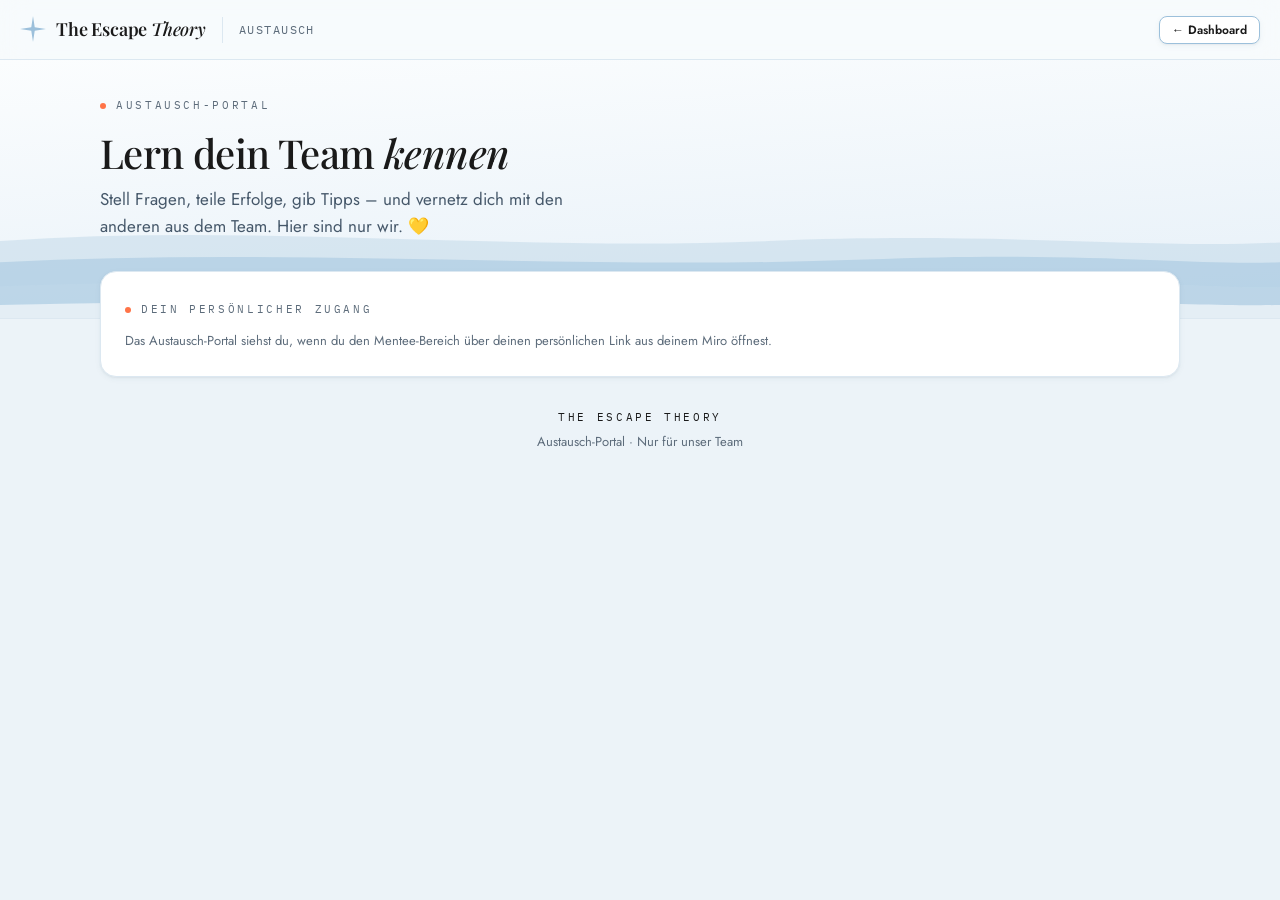
==== austausch.html @ 857cc905 "Escape-OS-Design, eigenes Austausch-Portal mit Beiträgen & Kommentaren, Mentee-Bereich als App - esc" ====
<!DOCTYPE html>
<html lang="de">
<head>
<meta charset="UTF-8" />
<meta name="viewport" content="width=device-width, initial-scale=1.0, viewport-fit=cover" />
<title>The Escape Theory · Austausch-Portal</title>
<meta name="theme-color" content="#FAFCFD" />
<link rel="manifest" href="manifest.webmanifest" />
<link rel="icon" type="image/png" href="icons/icon-192.png" />
<link rel="apple-touch-icon" href="icons/apple-touch-icon.png" />
<meta name="apple-mobile-web-app-capable" content="yes" />
<meta name="mobile-web-app-capable" content="yes" />
<meta name="apple-mobile-web-app-title" content="TET Mentees" />
<link rel="preconnect" href="https://fonts.googleapis.com" />
<link rel="preconnect" href="https://fonts.gstatic.com" crossorigin />
<link rel="stylesheet" href="escape-os.css" />
<style>
  .hero{ padding:var(--s8) 0 calc(var(--s12) + 30px); }
  .layout{ display:grid; grid-template-columns:minmax(0,1fr) 300px; gap:var(--s5); align-items:start; }
  .side{ position:sticky; top:76px; display:flex; flex-direction:column; gap:var(--s4); }
  @media (max-width:900px){ .layout{ grid-template-columns:1fr; } .side{ display:none; } }

  .seg{ display:inline-flex; background:var(--white); border:1px solid var(--hair); border-radius:var(--r-pill); padding:3px; box-shadow:var(--sh-1); margin-bottom:var(--s5); }
  .seg button{ border:0; background:none; cursor:pointer; padding:.5rem 1.125rem; border-radius:var(--r-pill); font-weight:600; font-size:var(--t-sm); color:var(--slate); transition:all var(--fast) var(--ease); }
  .seg button.is-on{ background:var(--tint); color:var(--ink); box-shadow:inset 0 0 0 1px var(--deep); }

  /* Composer */
  .composer .top{ display:flex; gap:var(--s3); align-items:flex-start; }
  .composer textarea{ min-height:96px; }
  .composer .bar{ display:flex; flex-wrap:wrap; gap:var(--s3); align-items:center; justify-content:space-between; margin-top:var(--s3); }
  .composer .lbl{ font-family:var(--mono); font-size:.625rem; letter-spacing:.16em; text-transform:uppercase; color:var(--slate); margin:var(--s3) 0 var(--s2); }

  /* Feed */
  .filters{ display:flex; flex-wrap:wrap; gap:.5rem; margin:var(--s5) 0 var(--s4); }
  .feed{ display:flex; flex-direction:column; gap:var(--s4); }
  .post{ scroll-margin-top:80px; }
  .post.flash{ box-shadow:0 0 0 3px var(--accent-tint), var(--sh-2); }
  .post .head{ display:flex; gap:var(--s3); align-items:center; margin-bottom:var(--s3); }
  .post .nm{ font-weight:600; color:var(--ink); }
  .post .tm{ font-size:.75rem; color:var(--slate); }
  .post .head .tag{ margin-left:auto; }
  .post .txt{ color:var(--body); white-space:pre-line; word-wrap:break-word; }
  .post .txt a{ color:var(--focus); }
  .post .foot{ display:flex; align-items:center; gap:var(--s2); margin-top:var(--s4); padding-top:var(--s3); border-top:1px solid var(--hair2); }
  .post .foot .spacer{ flex:1; }
  .comments{ margin-top:var(--s3); display:flex; flex-direction:column; gap:var(--s3); }
  .cmt{ display:flex; gap:var(--s3); align-items:flex-start; }
  .cmt .bubble{ flex:1; min-width:0; background:var(--tint); border:1px solid var(--hair); border-radius:var(--r-md); padding:.5rem .75rem; }
  .cmt .bubble .nm{ font-size:var(--t-sm); }
  .cmt .bubble .tm{ font-size:.6875rem; }
  .cmt .bubble p{ font-size:var(--t-sm); white-space:pre-line; word-wrap:break-word; }
  .cmt .del{ border:0; background:none; cursor:pointer; color:var(--slate); font-size:.6875rem; padding:0 .25rem; }
  .cmt .del:hover{ color:var(--danger); }
  .reply{ display:flex; gap:var(--s2); align-items:flex-end; margin-top:var(--s3); }
  .reply textarea{ min-height:42px; height:42px; }

  /* Team */
  .team-tools{ display:flex; flex-wrap:wrap; gap:var(--s3); margin-bottom:var(--s4); }
  .team-tools .input{ flex:1; min-width:200px; }
  .team{ display:grid; grid-template-columns:repeat(auto-fill,minmax(260px,1fr)); gap:var(--s4); }
  .pf{ display:flex; flex-direction:column; gap:var(--s2); }
  .pf.me{ border-color:var(--accent-tint); background:linear-gradient(180deg,var(--accent-soft),var(--white) 40%); }
  .pf .head{ display:flex; gap:var(--s3); align-items:center; margin-bottom:var(--s2); }
  .pf .nm{ font-family:var(--serif); font-weight:600; font-size:var(--t-lg); color:var(--ink); line-height:1.2; }
  .pf .biz{ font-size:var(--t-sm); color:var(--slate); }
  .pf .lbl{ font-family:var(--mono); font-size:.5625rem; letter-spacing:.16em; text-transform:uppercase; color:var(--accent-deep); margin-top:var(--s2); }
  .pf p{ font-size:var(--t-sm); white-space:pre-line; }
  .pf .links{ display:flex; flex-wrap:wrap; gap:var(--s2); margin-top:auto; padding-top:var(--s3); }

  .side .card{ padding:var(--s5); }
  .side h3{ font-family:var(--serif); font-weight:600; font-size:var(--t-lg); color:var(--ink); margin-bottom:var(--s2); }
  .side ul{ margin:0; padding-left:1.1rem; font-size:var(--t-sm); color:var(--body); }
  .side li{ margin-bottom:.25rem; }
  .empty{ text-align:center; padding:var(--s10) var(--s5); }
  .empty .big{ font-size:2rem; }
</style>
</head>
<body>

<div class="topbar">
  <a class="brand" id="homeLink" href="index.html"><span class="mark"></span><span class="wm">The Escape <em>Theory</em></span></a>
  <span class="sep"></span><span class="ctx">Austausch</span>
  <span class="spacer"></span>
  <span class="who" id="who" hidden>Hallo <b id="whoName"></b></span>
  <a class="btn btn-secondary btn-sm" id="backLink" href="index.html">← Dashboard</a>
</div>

<section class="hero">
  <div class="wrap">
    <div>
      <div class="eyebrow">Austausch-Portal</div>
      <h1>Lern dein Team <em>kennen</em></h1>
      <p class="lead">Stell Fragen, teile Erfolge, gib Tipps – und vernetz dich mit den anderen aus dem Team. Hier sind nur wir. 💛</p>
    </div>
  </div>
</section>

<main>
  <div class="wrap">

    <div class="card" id="hintCard" hidden>
      <div class="eyebrow">Dein persönlicher Zugang</div>
      <p class="muted" id="hintText">Das Austausch-Portal siehst du, wenn du den Mentee-Bereich über deinen persönlichen Link aus deinem Miro öffnest.</p>
    </div>

    <div class="layout" id="portal" hidden>
      <div>
        <div class="seg" role="tablist">
          <button type="button" class="is-on" data-tab="feed">Beiträge</button>
          <button type="button" data-tab="team">Team</button>
        </div>

        <!-- Beiträge -->
        <section id="tab-feed">
          <form class="card composer" id="composer">
            <div class="top">
              <div id="meAva"></div>
              <textarea class="input" name="text" maxlength="2000" placeholder="Was möchtest du mit dem Team teilen?" required></textarea>
            </div>
            <div class="lbl">Worum geht's?</div>
            <div class="chips" id="katPick"></div>
            <div class="bar">
              <span class="muted" id="postMsg"></span>
              <button class="btn btn-primary" type="submit" id="postBtn">Posten</button>
            </div>
          </form>

          <div class="filters" id="filters"></div>
          <div class="feed" id="feed"><p class="muted">Beiträge werden geladen …</p></div>
        </section>

        <!-- Team -->
        <section id="tab-team" hidden>
          <div class="team-tools">
            <input class="input" type="search" id="teamSearch" placeholder="Suchen, z. B. Instagram, Funnel, Coaching …" />
            <button class="btn btn-primary" type="button" id="pfEditBtn">Jetzt vorstellen</button>
          </div>
          <div class="team" id="team"></div>
        </section>
      </div>

      <aside class="side">
        <div class="card">
          <div class="eyebrow">Dein Profil</div>
          <div style="display:flex;gap:var(--s3);align-items:center;margin-bottom:var(--s3)">
            <div id="sideAva"></div>
            <div><div style="font-weight:600;color:var(--ink)" id="sideName"></div><div class="muted" id="sideBiz"></div></div>
          </div>
          <button class="btn btn-secondary btn-sm btn-full" type="button" id="pfEditBtn2">Profil bearbeiten</button>
        </div>
        <div class="card">
          <h3>So funktioniert's</h3>
          <ul>
            <li>Teile Fragen, Erfolge &amp; Tipps als Beitrag.</li>
            <li>Kommentiere bei den anderen – jede Antwort hilft.</li>
            <li>Im Reiter <b>Team</b> findest du alle Vorstellungen.</li>
            <li>Deine eigenen Beiträge kannst du jederzeit löschen.</li>
          </ul>
        </div>
        <button class="btn btn-ghost btn-sm" type="button" id="refresh">↻ Aktualisieren</button>
      </aside>
    </div>

  </div>
  <footer>
    <div class="f-brand">The Escape Theory</div>
    <div style="margin-top:.375rem">Austausch-Portal · Nur für unser Team</div>
  </footer>
</main>

<!-- Profil-Formular -->
<dialog id="pfDialog">
  <form class="dlg" id="pfForm">
    <div class="eyebrow">Austausch</div>
    <h2>Stell dich dem <em>Team</em> vor</h2>
    <div class="field"><label>Name</label><input class="input" name="name" maxlength="80" required /></div>
    <div class="field"><label>Dein Business <span class="hint">(in einem Satz)</span></label><input class="input" name="business" maxlength="150" placeholder="z. B. Business-Coach für Selbstständige Mamas" /></div>
    <div class="field"><label>Über mich</label><textarea class="input" name="ueber" rows="3" maxlength="600" placeholder="Wer bist du, was treibt dich an?"></textarea></div>
    <div class="field"><label>Dabei kann ich helfen</label><textarea class="input" name="biete" rows="2" maxlength="600" placeholder="z. B. Canva, Texte, Reels schneiden …"></textarea></div>
    <div class="field"><label>Dazu suche ich Austausch</label><textarea class="input" name="suche" rows="2" maxlength="600" placeholder="z. B. Funnel-Aufbau, Accountability-Partnerin …"></textarea></div>
    <div class="field"><label>Instagram <span class="hint">(@name oder Link)</span></label><input class="input" name="instagram" maxlength="150" /></div>
    <div class="field"><label>Website</label><input class="input" name="website" maxlength="200" placeholder="https://…" /></div>
    <div class="field"><label>Foto-Link <span class="hint">(optional, z. B. dein Profilbild)</span></label><input class="input" name="foto" maxlength="300" placeholder="https://…" /></div>
    <label class="check"><input type="checkbox" name="emailZeigen" /> Meine E-Mail-Adresse für das Team sichtbar machen</label>
    <div class="dlg-msg" id="pfMsg"></div>
    <div class="dlg-acts">
      <button class="btn btn-ghost" type="button" id="pfCancel">Abbrechen</button>
      <button class="btn btn-primary" type="submit" id="pfSave">Speichern</button>
    </div>
  </form>
</dialog>

<script src="mentee.js"></script>
<script>
let DATA = { beitraege: [], profile: [], ich: {} };
let filterKat = "", neuKat = "Allgemein";
const offen = new Set();   // Beiträge mit aufgeklappten Kommentaren

["homeLink","backLink"].forEach(id => $(id).href = withCode("index.html"));

/* ---------- Laden & Speichern ---------- */
async function laden(payload){
  const d = await api({ bereich: "austausch", ...(payload || {}) });
  if (!d.ok) { setCode(""); $("portal").hidden = true; $("who").hidden = true; $("hintText").textContent = d.fehler; $("hintCard").hidden = false; return null; }
  DATA = d; renderAll(); return d;
}

function renderAll(){
  $("portal").hidden = false; $("who").hidden = false;
  $("whoName").textContent = (DATA.ich.name || "").split(" ")[0];
  const me = (DATA.profile || []).find(p => p.eigenes) || { name: DATA.ich.name };
  $("meAva").innerHTML = avatar(me.name, me.foto);
  $("sideAva").innerHTML = avatar(me.name, me.foto);
  $("sideName").textContent = me.name || DATA.ich.name;
  $("sideBiz").textContent = me.business || "Noch nicht vorgestellt";
  $("pfEditBtn").textContent = me.business || me.ueber ? "Mein Profil bearbeiten" : "Jetzt vorstellen";
  renderFilters(); renderFeed(); renderTeam();
}

/* ---------- Tabs ---------- */
document.querySelectorAll(".seg button").forEach(b => b.addEventListener("click", () => {
  document.querySelectorAll(".seg button").forEach(x => x.classList.toggle("is-on", x === b));
  $("tab-feed").hidden = b.dataset.tab !== "feed"; $("tab-team").hidden = b.dataset.tab !== "team";
}));

/* ---------- Kategorien ---------- */
$("katPick").innerHTML = KATEGORIEN.map(k => `<button type="button" class="chip${k === neuKat ? " is-on" : ""}" data-k="${k}">${KAT_ICON[k]} ${k}</button>`).join("");
$("katPick").addEventListener("click", e => {
  const c = e.target.closest(".chip"); if (!c) return;
  neuKat = c.dataset.k; $("katPick").querySelectorAll(".chip").forEach(x => x.classList.toggle("is-on", x === c));
});
function renderFilters(){
  const da = new Set(DATA.beitraege.map(b => b.kategorie));
  $("filters").innerHTML = [`<button type="button" class="chip${!filterKat ? " is-on" : ""}" data-k="">Alle</button>`]
    .concat(KATEGORIEN.filter(k => da.has(k)).map(k => `<button type="button" class="chip${filterKat === k ? " is-on" : ""}" data-k="${k}">${KAT_ICON[k]} ${k}</button>`)).join("");
}
$("filters").addEventListener("click", e => { const c = e.target.closest(".chip"); if (!c) return; filterKat = c.dataset.k; renderFilters(); renderFeed(); });

/* ---------- Feed ---------- */
function renderFeed(){
  const list = DATA.beitraege.filter(b => !filterKat || b.kategorie === filterKat);
  if (!list.length) {
    $("feed").innerHTML = `<div class="card empty"><div class="big">💬</div><p class="muted">${DATA.beitraege.length ? "In dieser Kategorie gibt es noch nichts." : "Noch ist es ruhig hier. Stell dich vor oder stell die erste Frage!"}</p></div>`;
    return;
  }
  $("feed").innerHTML = list.map(b => {
    const auf = offen.has(b.id), n = b.kommentare.length;
    return `<article class="card post" id="b-${esc(b.id)}">
      <div class="head">
        ${avatar(b.name, (DATA.profile.find(p => p.name === b.name) || {}).foto)}
        <div><div class="nm">${esc(b.name)}</div><div class="tm">${fmtRel(b.zeit)}</div></div>
        <span class="tag">${KAT_ICON[b.kategorie] || "💬"} ${esc(b.kategorie)}</span>
      </div>
      <div class="txt">${richText(b.text)}</div>
      <div class="foot">
        <button type="button" class="btn btn-ghost btn-sm" data-toggle="${esc(b.id)}">💬 ${n ? n + (n === 1 ? " Kommentar" : " Kommentare") : "Kommentieren"}</button>
        <span class="spacer"></span>
        ${b.eigenes ? `<button type="button" class="btn btn-ghost btn-sm" data-del-b="${esc(b.id)}">Löschen</button>` : ""}
      </div>
      ${auf ? `<div class="comments">
        ${b.kommentare.map(k => `<div class="cmt">
          ${avatar(k.name, (DATA.profile.find(p => p.name === k.name) || {}).foto, "sm")}
          <div class="bubble"><span class="nm">${esc(k.name)}</span> <span class="tm">· ${fmtRel(k.zeit)}</span>${k.eigenes ? ` <button type="button" class="del" data-del-k="${esc(k.id)}">löschen</button>` : ""}<p>${richText(k.text)}</p></div>
        </div>`).join("")}
        <form class="reply" data-reply="${esc(b.id)}">
          <textarea class="input" name="text" maxlength="1000" placeholder="Schreib einen Kommentar …" required></textarea>
          <button class="btn btn-primary" type="submit">Senden</button>
        </form>
      </div>` : ""}
    </article>`;
  }).join("");
}

$("feed").addEventListener("click", async e => {
  const t = e.target.closest("[data-toggle]");
  if (t) { const id = t.dataset.toggle; offen.has(id) ? offen.delete(id) : offen.add(id); renderFeed(); const f = document.querySelector(`[data-reply="${CSS.escape(id)}"] textarea`); if (f) f.focus(); return; }
  const db = e.target.closest("[data-del-b]");
  if (db && confirm("Diesen Beitrag wirklich löschen? Die Kommentare verschwinden mit.")) { db.disabled = true; await laden({ aktion: "loeschen", art: "beitrag", id: db.dataset.delB }); return; }
  const dk = e.target.closest("[data-del-k]");
  if (dk && confirm("Diesen Kommentar löschen?")) { dk.disabled = true; await laden({ aktion: "loeschen", art: "kommentar", id: dk.dataset.delK }); }
});
$("feed").addEventListener("submit", async e => {
  const f = e.target.closest("[data-reply]"); if (!f) return;
  e.preventDefault();
  const text = f.elements.text.value.trim(); if (!text) return;
  const btn = f.querySelector("button"); btn.disabled = true; btn.textContent = "…";
  try { await laden({ aktion: "kommentarSchreiben", kommentar: { beitragId: f.dataset.reply, text } }); }
  catch { btn.disabled = false; btn.textContent = "Senden"; alert("Keine Verbindung. Bitte versuch es gleich noch einmal."); }
});
// Strg/Cmd + Enter sendet
document.addEventListener("keydown", e => { if (e.key === "Enter" && (e.metaKey || e.ctrlKey) && e.target.form) e.target.form.requestSubmit(); });

/* ---------- Neuer Beitrag ---------- */
$("composer").addEventListener("submit", async e => {
  e.preventDefault();
  const ta = $("composer").elements.text, text = ta.value.trim(); if (!text) return;
  $("postBtn").disabled = true; $("postBtn").textContent = "Wird gepostet …"; $("postMsg").textContent = "";
  try {
    const d = await laden({ aktion: "beitragSchreiben", beitrag: { text, kategorie: neuKat } });
    if (d) { ta.value = ""; filterKat = ""; renderFilters(); renderFeed(); $("postMsg").textContent = "Gepostet 💛"; setTimeout(() => $("postMsg").textContent = "", 3000); }
  } catch { $("postMsg").textContent = "Keine Verbindung. Bitte versuch es gleich noch einmal."; }
  finally { $("postBtn").disabled = false; $("postBtn").textContent = "Posten"; }
});

/* ---------- Team ---------- */
function renderTeam(){
  const q = $("teamSearch").value.trim().toLowerCase();
  const list = DATA.profile.filter(p => !q || [p.name,p.business,p.ueber,p.biete,p.suche].join(" ").toLowerCase().includes(q));
  if (!list.length) { $("team").innerHTML = `<div class="card empty" style="grid-column:1/-1"><div class="big">👋</div><p class="muted">${DATA.profile.length ? "Keine Treffer für deine Suche." : "Noch hat sich niemand vorgestellt. Mach du den Anfang!"}</p></div>`; return; }
  $("team").innerHTML = list.map(p => {
    const ig = igUrl(p.instagram), web = safeUrl(p.website);
    const links = [
      p.kontakt && !p.eigenes ? `<a class="btn btn-primary btn-sm" href="mailto:${esc(p.kontakt)}?subject=${encodeURIComponent("Hallo aus dem Escape-Theory-Team 💛")}">✉ Schreib mir</a>` : "",
      ig ? `<a class="btn btn-secondary btn-sm" href="${esc(ig)}" target="_blank" rel="noopener">Instagram</a>` : "",
      web ? `<a class="btn btn-secondary btn-sm" href="${esc(web)}" target="_blank" rel="noopener">Website</a>` : "",
    ].join("");
    return `<div class="card pf${p.eigenes ? " me" : ""}">
      <div class="head">${avatar(p.name, p.foto)}<div><div class="nm">${esc(p.name)}${p.eigenes ? ' <span class="tag" style="vertical-align:2px">Du</span>' : ""}</div>${p.business ? `<div class="biz">${esc(p.business)}</div>` : ""}</div></div>
      ${p.ueber ? `<p>${esc(p.ueber)}</p>` : ""}
      ${p.biete ? `<div class="lbl">Dabei kann ich helfen</div><p>${esc(p.biete)}</p>` : ""}
      ${p.suche ? `<div class="lbl">Dazu suche ich Austausch</div><p>${esc(p.suche)}</p>` : ""}
      ${links ? `<div class="links">${links}</div>` : ""}
    </div>`;
  }).join("");
}
$("teamSearch").addEventListener("input", renderTeam);

/* ---------- Profil bearbeiten ---------- */
const pfForm = $("pfForm");
function profilOeffnen(){
  const p = DATA.profile.find(x => x.eigenes) || { name: DATA.ich.name };
  ["name","business","ueber","biete","suche","instagram","website","foto"].forEach(k => pfForm.elements[k].value = p[k] || "");
  pfForm.elements.emailZeigen.checked = !!p.emailZeigen;
  $("pfMsg").textContent = ""; $("pfDialog").showModal();
}
["pfEditBtn","pfEditBtn2"].forEach(id => $(id).addEventListener("click", profilOeffnen));
$("pfCancel").addEventListener("click", () => $("pfDialog").close());
pfForm.addEventListener("submit", async e => {
  e.preventDefault();
  const f = pfForm.elements, profil = {};
  ["name","business","ueber","biete","suche","instagram","website","foto"].forEach(k => profil[k] = f[k].value.trim());
  profil.emailZeigen = f.emailZeigen.checked;
  $("pfSave").disabled = true; $("pfSave").textContent = "Speichert …"; $("pfMsg").textContent = "";
  try { const d = await laden({ aktion: "profilSpeichern", profil }); if (d) $("pfDialog").close(); }
  catch { $("pfMsg").textContent = "Keine Verbindung. Bitte versuch es gleich noch einmal."; }
  finally { $("pfSave").disabled = false; $("pfSave").textContent = "Speichern"; }
});

/* ---------- Start ---------- */
$("refresh").addEventListener("click", () => laden().catch(() => {}));
document.addEventListener("visibilitychange", () => { if (!document.hidden && !$("portal").hidden) laden().catch(() => {}); });

if (API_URL && getCode()) {
  laden().then(() => {
    // Sprung aus der Dashboard-Vorschau direkt zum Beitrag
    const ziel = location.hash && document.querySelector(location.hash);
    if (ziel) { ziel.scrollIntoView({ block: "start" }); ziel.classList.add("flash"); setTimeout(() => ziel.classList.remove("flash"), 1800); }
  }).catch(() => { $("feed").innerHTML = `<p class="muted">Die Beiträge konnten gerade nicht geladen werden. Lade die Seite gleich noch einmal neu.</p>`; $("portal").hidden = false; });
} else {
  $("hintCard").hidden = false;
}
</script>
</body>
</html>
---- escape-os.css ----
/* =================================================================
   THE ESCAPE THEORY · escape-os — Mentee-Bereich
   Design language „BOARDING PASS“, Tokens 1:1 aus dem escape-os Web Component Kit
   (gleiche Werte wie Reel-Tool & Social-Media-Studio).
   ================================================================= */
@import url('https://fonts.googleapis.com/css2?family=Playfair+Display:ital,wght@0,400;0,500;0,600;0,700;1,400;1,500;1,600&family=Jost:wght@300;400;500;600&family=IBM+Plex+Mono:wght@400;500&display=swap');

:root{
  /* surfaces / water */
  --water:#BFD7E8; --deep:#9CC0DB; --tint:#ECF3F8; --paper:#FAFCFD; --white:#FFFFFF;
  /* text */
  --slate:#5D6C7B; --ink:#1A1A1A; --body:#36444E;
  /* accent (sunset) */
  --accent:#FF7448; --accent-deep:#C2491F; --accent-tint:#FCE7DD; --accent-soft:#FFF1EB;
  /* lines */
  --hair:#DCE8F1; --hair2:#E7F0F6;
  /* states */
  --focus:#3E86C4; --focus-ring:rgba(62,134,196,.32);
  --danger:#C2491F; --danger-tint:#FBE3DB;
  --ok:#2F7D55; --ok-tint:#E3F1E9;
  /* type */
  --serif:'Playfair Display',Georgia,serif;
  --sans:'Jost','Helvetica Neue',Arial,sans-serif;
  --mono:'IBM Plex Mono','SFMono-Regular',Menlo,monospace;
  --t-eyebrow:.6875rem; --t-label:.75rem; --t-sm:.8125rem; --t-body:.9375rem; --t-lg:1.0625rem;
  --t-h3:1.25rem; --t-h2:1.625rem; --t-h1:2.5rem;
  /* spacing / radius / shadow / motion */
  --s1:.25rem; --s2:.5rem; --s3:.75rem; --s4:1rem; --s5:1.25rem; --s6:1.5rem; --s8:2rem; --s10:2.5rem; --s12:3rem;
  --r-xs:.375rem; --r-sm:.5rem; --r-md:.75rem; --r-lg:1rem; --r-xl:1.25rem; --r-pill:999px;
  --sh-1:0 1px 2px rgba(40,70,90,.06), 0 2px 6px rgba(40,70,90,.05);
  --sh-2:0 2px 6px rgba(40,70,90,.05), 0 14px 32px rgba(40,70,90,.10);
  --sh-3:0 8px 18px rgba(40,70,90,.10), 0 28px 60px rgba(40,70,90,.16);
  --sh-accent:0 6px 16px rgba(194,73,31,.22), 0 2px 5px rgba(194,73,31,.18);
  --ease:cubic-bezier(.4,.1,.2,1); --fast:.14s; --med:.24s;
  --wave:url("data:image/svg+xml,%3Csvg%20xmlns%3D'http%3A%2F%2Fwww.w3.org%2F2000%2Fsvg'%20viewBox%3D'0%200%20800%20320'%20preserveAspectRatio%3D'none'%3E%3Cpath%20d%3D'M0%2C96%20C160%2C44%20320%2C128%20480%2C96%20C620%2C68%20720%2C120%20800%2C100%20L800%2C320%20L0%2C320Z'%20fill%3D'%23BFD7E8'%20opacity%3D'0.5'%2F%3E%3Cpath%20d%3D'M0%2C158%20C180%2C114%20360%2C182%20540%2C150%20C680%2C124%20742%2C168%20800%2C158%20L800%2C320%20L0%2C320Z'%20fill%3D'%239CC0DB'%20opacity%3D'0.48'%2F%3E%3Cpath%20d%3D'M0%2C228%20C200%2C192%20380%2C250%20600%2C222%20C720%2C206%20762%2C236%20800%2C230%20L800%2C320%20L0%2C320Z'%20fill%3D'%23BFD7E8'%20opacity%3D'0.58'%2F%3E%3Cpath%20d%3D'M0%2C282%20C220%2C258%20420%2C300%20640%2C280%20C730%2C272%20770%2C286%20800%2C282%20L800%2C320%20L0%2C320Z'%20fill%3D'%23ECF3F8'%20opacity%3D'0.85'%2F%3E%3C%2Fsvg%3E");
}

/* ---------- Reset ---------- */
*{ box-sizing:border-box; }
html{ -webkit-text-size-adjust:100%; scroll-behavior:smooth; }
body{
  margin:0; font-family:var(--sans); font-weight:400; font-size:var(--t-body);
  line-height:1.6; color:var(--body); background:var(--tint);
  -webkit-font-smoothing:antialiased; text-rendering:optimizeLegibility;
}
h1,h2,h3,h4,p{ margin:0; }
a{ color:inherit; }
button{ font:inherit; color:inherit; }
:focus{ outline:none; }
::selection{ background:var(--accent-tint); color:var(--accent-deep); }
[hidden]{ display:none !important; }

/* ---------- Eyebrow (Mono-Caps mit Sunset-Punkt) ---------- */
.eyebrow{
  font-family:var(--mono); font-size:var(--t-eyebrow); letter-spacing:.24em;
  text-transform:uppercase; color:var(--slate);
  display:inline-flex; align-items:center; gap:.625rem; margin-bottom:var(--s3);
}
.eyebrow::before{ content:""; width:6px; height:6px; border-radius:50%; background:var(--accent); flex:none; }

/* ---------- Topbar ---------- */
.topbar{
  position:sticky; top:0; z-index:60; height:60px;
  display:flex; align-items:center; gap:var(--s4); padding:0 var(--s5);
  background:rgba(250,252,253,.86); backdrop-filter:saturate(1.4) blur(14px);
  -webkit-backdrop-filter:saturate(1.4) blur(14px); border-bottom:1px solid var(--hair);
}
.brand{ display:flex; align-items:center; gap:.625rem; text-decoration:none; min-width:0; }
.brand .mark{
  width:26px; height:26px; flex:none; background:no-repeat center/contain;
  background-image:url("data:image/svg+xml,%3Csvg xmlns='http://www.w3.org/2000/svg' viewBox='0 0 24 24'%3E%3Cpath d='M12 0 L13.6 10.4 L24 12 L13.6 13.6 L12 24 L10.4 13.6 L0 12 L10.4 10.4 Z' fill='%239CC0DB'/%3E%3C/svg%3E");
}
.brand .wm{ font-family:var(--serif); font-weight:600; font-size:1.125rem; color:var(--ink); letter-spacing:-.01em; white-space:nowrap; }
.brand .wm em{ font-style:italic; font-weight:500; }
.topbar .sep{ width:1px; height:26px; background:var(--hair); flex:none; }
.topbar .ctx{ font-family:var(--mono); font-size:var(--t-label); letter-spacing:.12em; text-transform:uppercase; color:var(--slate); white-space:nowrap; }
.topbar .spacer{ flex:1; }
.topbar .who{ font-size:var(--t-sm); color:var(--slate); white-space:nowrap; }
.topbar .who b{ color:var(--ink); font-weight:600; }
@media (max-width:640px){ .topbar .sep, .topbar .ctx{ display:none; } .topbar{ padding:0 var(--s4); gap:var(--s3); } }
@media (max-width:520px){ .topbar .who{ display:none; } }

/* ---------- Layout ---------- */
.wrap{ max-width:1120px; margin:0 auto; padding:0 var(--s5); }
.grid{ display:grid; grid-template-columns:1fr 1fr; gap:var(--s5); }
.span{ grid-column:1 / -1; }
@media (max-width:820px){ .grid{ grid-template-columns:1fr; } }

/* ---------- Hero mit Wasser-Welle ---------- */
.hero{
  position:relative; overflow:hidden;
  background:linear-gradient(176deg,#FBFDFE 0%,#E6F0F8 100%);
  border-bottom:1px solid var(--hair);
  padding:var(--s10) 0 calc(var(--s12) + 40px);
}
.hero::after{
  content:""; position:absolute; inset:auto 0 0 0; height:110px;
  background:var(--wave); background-size:100% 100%; background-repeat:no-repeat; pointer-events:none;
}
.hero .wrap{ position:relative; z-index:1; display:flex; align-items:flex-start; justify-content:space-between; gap:var(--s6); }
.hero h1{ font-family:var(--serif); font-weight:500; font-size:var(--t-h1); color:var(--ink); letter-spacing:-.015em; line-height:1.12; margin:.25rem 0 .625rem; }
.hero h1 em{ font-style:italic; }
.hero .lead{ font-size:var(--t-lg); color:#46586A; max-width:52ch; }
.hero .sig{ margin-top:var(--s3); font-family:var(--serif); font-style:italic; color:var(--accent-deep); }
.mentor{ flex:none; text-align:center; }
.mentor img{ width:84px; height:84px; border-radius:50%; object-fit:cover; display:block; margin:0 auto; box-shadow:inset 0 0 0 1.5px #fff, 0 0 0 2px var(--white), 0 0 0 3.5px var(--deep), var(--sh-2); }
.mentor .cap{ margin-top:var(--s2); font-family:var(--mono); font-size:.625rem; letter-spacing:.16em; text-transform:uppercase; color:var(--slate); }
.mentor .cap b{ display:block; font-family:var(--serif); font-style:italic; font-weight:500; font-size:1rem; letter-spacing:0; text-transform:none; color:var(--ink); }
@media (max-width:640px){
  .hero h1{ font-size:1.875rem; }
  .mentor img{ width:62px; height:62px; }
}
main{ position:relative; margin-top:calc(-1 * var(--s12)); padding-bottom:var(--s12); }

/* ---------- Card ---------- */
.card{
  background:var(--white); border:1px solid var(--hair); border-radius:var(--r-lg);
  box-shadow:var(--sh-1); padding:var(--s6);
}
.card h2{ font-family:var(--serif); font-weight:600; font-size:var(--t-h3); color:var(--ink); letter-spacing:-.01em; line-height:1.2; margin-bottom:.25rem; }
.card h2 em{ font-style:italic; font-weight:500; }
.intro{ font-size:var(--t-sm); color:var(--slate); line-height:1.6; margin-bottom:var(--s4); max-width:62ch; }
.muted{ color:var(--slate); font-size:var(--t-sm); }

/* ---------- Buttons ---------- */
.btn{
  --bg:var(--white); --fg:var(--ink); --bd:var(--hair);
  display:inline-flex; align-items:center; justify-content:center; gap:.5rem;
  font-family:var(--sans); font-weight:600; font-size:var(--t-sm); line-height:1;
  padding:.625rem 1.125rem; border-radius:var(--r-sm); border:1px solid var(--bd);
  background:var(--bg); color:var(--fg); cursor:pointer; white-space:nowrap; text-decoration:none;
  transition:transform var(--fast) var(--ease), box-shadow var(--fast) var(--ease), background var(--fast) var(--ease), border-color var(--fast) var(--ease), filter var(--fast);
}
.btn svg{ width:16px; height:16px; flex:none; }
.btn:focus-visible{ box-shadow:0 0 0 3px var(--focus-ring); }
.btn:active{ transform:translateY(1px); }
.btn[disabled]{ opacity:.5; cursor:not-allowed; }
.btn-lg{ padding:.8125rem 1.5rem; font-size:var(--t-body); border-radius:var(--r-md); }
.btn-sm{ padding:.4375rem .75rem; font-size:var(--t-label); }
.btn-full{ width:100%; }
.btn-primary{ --bd:transparent; color:#fff; background:linear-gradient(135deg,#F2602F 0%, var(--accent-deep) 100%); box-shadow:var(--sh-accent); }
.btn-primary:hover{ filter:brightness(1.05); box-shadow:0 8px 22px rgba(194,73,31,.3), 0 2px 6px rgba(194,73,31,.2); }
.btn-secondary{ --bg:var(--white); --fg:var(--ink); --bd:var(--deep); box-shadow:var(--sh-1); }
.btn-secondary:hover{ background:var(--tint); border-color:#7FA7C4; }
.btn-ghost{ --bg:transparent; --fg:var(--slate); --bd:transparent; }
.btn-ghost:hover{ background:var(--tint); color:var(--ink); }
.btn-danger{ --bg:var(--white); --fg:var(--danger); --bd:#E6BCAE; }
.btn-danger:hover{ background:var(--danger-tint); }

/* ---------- Form ---------- */
.field{ display:flex; flex-direction:column; gap:.375rem; min-width:0; margin-bottom:var(--s4); }
.field > label{ font-weight:600; font-size:var(--t-sm); color:var(--ink); }
.field .hint{ font-size:.75rem; color:var(--slate); font-weight:400; }
.input, .select, textarea.input{
  width:100%; font-family:var(--sans); font-size:var(--t-body); color:var(--ink);
  background:var(--white); border:1.5px solid var(--hair); border-radius:var(--r-sm);
  padding:.625rem .8125rem; transition:border-color var(--fast) var(--ease), box-shadow var(--fast) var(--ease);
}
textarea.input{ resize:vertical; line-height:1.5; }
.input::placeholder{ color:#9AAAB6; }
.input:hover, .select:hover{ border-color:#BBD0DF; }
.input:focus, .select:focus{ border-color:var(--focus); box-shadow:0 0 0 3px var(--focus-ring); }
.check{ display:flex; gap:.625rem; align-items:center; font-size:var(--t-sm); color:var(--body); }
.check input{ width:16px; height:16px; accent-color:var(--accent-deep); }

/* ---------- Chips ---------- */
.chips{ display:flex; flex-wrap:wrap; gap:.5rem; }
.chip{
  appearance:none; cursor:pointer; font-family:var(--sans); font-size:.75rem; font-weight:500;
  padding:.375rem .75rem; border-radius:var(--r-pill); border:1px solid var(--hair);
  background:var(--white); color:var(--slate); transition:all var(--fast) var(--ease); text-decoration:none;
}
.chip:hover{ border-color:var(--deep); color:var(--ink); }
.chip.is-on{ background:var(--tint); border-color:var(--deep); color:var(--ink); }
.tag{
  display:inline-flex; align-items:center; font-family:var(--mono); font-size:.625rem; letter-spacing:.12em;
  text-transform:uppercase; padding:.2rem .5rem; border-radius:var(--r-pill);
  background:var(--accent-soft); color:var(--accent-deep); border:1px solid var(--accent-tint);
}
.tag.cool{ background:var(--tint); color:#3E647F; border-color:var(--hair); }

/* ---------- Ticket (Boarding-Pass-Motiv) ---------- */
.ticket{ position:relative; background:var(--white); border:1px solid var(--hair); border-radius:var(--r-lg); box-shadow:var(--sh-2); display:flex; overflow:hidden; }
.ticket .stub{
  width:54px; flex:none; background:var(--accent-soft);
  display:flex; align-items:center; justify-content:center;
  font-family:var(--mono); font-size:.625rem; letter-spacing:.28em; text-transform:uppercase; color:var(--accent-deep);
  writing-mode:vertical-rl; transform:rotate(180deg); border-left:1.4px dashed #F2C6B1;
}
.ticket .stub.cool{ background:var(--tint); color:#3E647F; border-left-color:var(--water); }
.ticket .body{ padding:var(--s6); flex:1; min-width:0; }

/* ---------- Liste (Termine) ---------- */
.row{ display:flex; align-items:center; gap:var(--s4); padding:var(--s3) 0; border-bottom:1px solid var(--hair2); }
.row:last-child{ border-bottom:0; }
.date{ flex:none; width:58px; text-align:center; background:var(--tint); border:1px solid var(--hair); border-radius:var(--r-md); padding:.375rem 0; }
.date .d{ font-family:var(--serif); font-weight:600; font-size:1.375rem; line-height:1.05; color:var(--ink); }
.date .m{ font-family:var(--mono); font-size:.5625rem; letter-spacing:.16em; text-transform:uppercase; color:var(--slate); }
.row .info{ flex:1; min-width:0; }
.row .t{ font-weight:600; font-size:var(--t-body); color:var(--ink); }
.row .s{ font-size:var(--t-sm); color:var(--slate); }
.soon{ font-family:var(--mono); font-size:.5625rem; letter-spacing:.14em; text-transform:uppercase; color:var(--accent-deep); margin-left:.375rem; }

/* ---------- Alert ---------- */
.alert{ display:flex; gap:var(--s4); align-items:flex-start; background:var(--danger-tint); border:1px solid #E6BCAE; border-left:4px solid var(--danger); border-radius:var(--r-lg); padding:var(--s5) var(--s6); box-shadow:var(--sh-1); }
.alert .ic{ flex:none; width:40px; height:40px; border-radius:50%; background:var(--danger); color:#fff; display:flex; align-items:center; justify-content:center; font-family:var(--serif); font-weight:700; font-size:1.25rem; }
.alert h2{ font-family:var(--serif); font-weight:600; font-size:var(--t-h3); color:#7A2A10; margin-bottom:.25rem; }
.alert p{ color:#7A2A10; font-size:var(--t-body); margin-bottom:var(--s4); }
.alert .acts{ display:flex; flex-wrap:wrap; gap:var(--s2); }
@media (max-width:640px){ .alert{ flex-direction:column; } }

/* ---------- Avatar ---------- */
.ava{ flex:none; width:44px; height:44px; border-radius:50%; background:linear-gradient(135deg,#CFE2EE,#9CC0DB); color:var(--ink); display:flex; align-items:center; justify-content:center; font-family:var(--serif); font-weight:600; font-size:1rem; overflow:hidden; box-shadow:inset 0 0 0 1.5px #fff, 0 0 0 1.5px var(--deep); }
.ava img{ width:100%; height:100%; object-fit:cover; }
.ava.sm{ width:32px; height:32px; font-size:.8125rem; }

/* ---------- Dialog ---------- */
dialog{ border:1px solid var(--hair); border-radius:var(--r-xl); padding:0; width:min(560px, calc(100% - 32px)); box-shadow:var(--sh-3); color:var(--body); background:var(--white); }
dialog::backdrop{ background:rgba(26,35,44,.34); }
.dlg{ padding:var(--s6); max-height:85vh; overflow:auto; }
.dlg h2{ font-family:var(--serif); font-weight:600; font-size:var(--t-h2); color:var(--ink); margin-bottom:var(--s4); }
.dlg-acts{ display:flex; gap:var(--s2); justify-content:flex-end; flex-wrap:wrap; margin-top:var(--s4); }
.dlg-msg{ font-size:var(--t-sm); color:var(--danger); min-height:1.2em; }

/* ---------- Footer ---------- */
footer{ text-align:center; padding:var(--s8) 0 var(--s12); color:var(--slate); font-size:var(--t-sm); }
footer .f-brand{ font-family:var(--mono); font-size:var(--t-eyebrow); letter-spacing:.24em; text-transform:uppercase; color:var(--ink); }
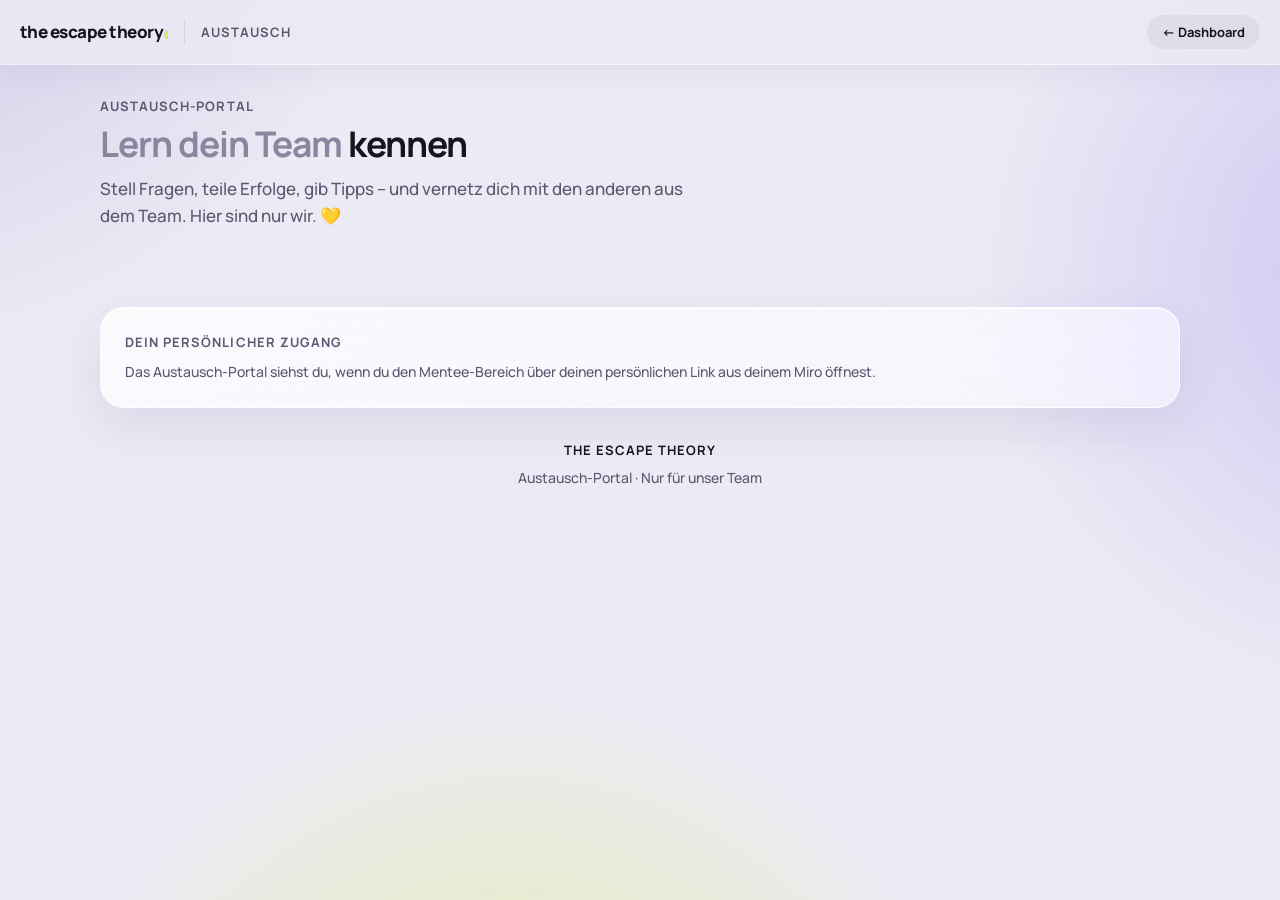
==== commit 3d268150: "Mentee-Bereich im neuen TET-Design „Milchglas“ (Vorschau) Hülle umgestellt nach client/src/stil/milc" ====
--- a/austausch.html
+++ b/austausch.html
@@ -4,7 +4,7 @@
 <meta charset="UTF-8" />
 <meta name="viewport" content="width=device-width, initial-scale=1.0, viewport-fit=cover" />
 <title>The Escape Theory · Austausch-Portal</title>
-<meta name="theme-color" content="#FAFCFD" />
+<meta name="theme-color" content="#ECEAF4" />
 <link rel="manifest" href="manifest.webmanifest" />
 <link rel="icon" type="image/png" href="icons/icon-192.png" />
 <link rel="apple-touch-icon" href="icons/apple-touch-icon.png" />
@@ -20,15 +20,16 @@
   .side{ position:sticky; top:76px; display:flex; flex-direction:column; gap:var(--s4); }
   @media (max-width:900px){ .layout{ grid-template-columns:1fr; } .side{ display:none; } }
 
-  .seg{ display:inline-flex; background:var(--white); border:1px solid var(--hair); border-radius:var(--r-pill); padding:3px; box-shadow:var(--sh-1); margin-bottom:var(--s5); }
+  .seg{ display:inline-flex; background:var(--mg-glas-stark); border:1px solid var(--mg-glas-linie); border-radius:var(--r-pill); padding:4px; box-shadow:var(--mg-glas-schatten); margin-bottom:var(--s5); }
   .seg button{ border:0; background:none; cursor:pointer; padding:.5rem 1.125rem; border-radius:var(--r-pill); font-weight:600; font-size:var(--t-sm); color:var(--slate); transition:all var(--fast) var(--ease); }
-  .seg button.is-on{ background:var(--tint); color:var(--ink); box-shadow:inset 0 0 0 1px var(--deep); }
+  .seg button{ min-height:40px; }
+  .seg button.is-on{ background:var(--mg-text); color:var(--mg-text-auf-dunkel); font-weight:700; }
 
   /* Composer */
   .composer .top{ display:flex; gap:var(--s3); align-items:flex-start; }
   .composer textarea{ min-height:96px; }
   .composer .bar{ display:flex; flex-wrap:wrap; gap:var(--s3); align-items:center; justify-content:space-between; margin-top:var(--s3); }
-  .composer .lbl{ font-family:var(--mono); font-size:.625rem; letter-spacing:.16em; text-transform:uppercase; color:var(--slate); margin:var(--s3) 0 var(--s2); }
+  .composer .lbl{ font-size:11px; letter-spacing:.08em; text-transform:uppercase; color:var(--slate); margin:var(--s3) 0 var(--s2); }
 
   /* Feed */
   .filters{ display:flex; flex-wrap:wrap; gap:.5rem; margin:var(--s5) 0 var(--s4); }
@@ -61,14 +62,14 @@
   .pf{ display:flex; flex-direction:column; gap:var(--s2); }
   .pf.me{ border-color:var(--accent-tint); background:linear-gradient(180deg,var(--accent-soft),var(--white) 40%); }
   .pf .head{ display:flex; gap:var(--s3); align-items:center; margin-bottom:var(--s2); }
-  .pf .nm{ font-family:var(--serif); font-weight:600; font-size:var(--t-lg); color:var(--ink); line-height:1.2; }
+  .pf .nm{ font-weight:600; font-size:var(--t-lg); color:var(--ink); line-height:1.2; }
   .pf .biz{ font-size:var(--t-sm); color:var(--slate); }
-  .pf .lbl{ font-family:var(--mono); font-size:.5625rem; letter-spacing:.16em; text-transform:uppercase; color:var(--accent-deep); margin-top:var(--s2); }
+  .pf .lbl{ font-size:11px; letter-spacing:.08em; text-transform:uppercase; color:var(--accent-deep); margin-top:var(--s2); }
   .pf p{ font-size:var(--t-sm); white-space:pre-line; }
   .pf .links{ display:flex; flex-wrap:wrap; gap:var(--s2); margin-top:auto; padding-top:var(--s3); }
 
   .side .card{ padding:var(--s5); }
-  .side h3{ font-family:var(--serif); font-weight:600; font-size:var(--t-lg); color:var(--ink); margin-bottom:var(--s2); }
+  .side h3{ font-weight:600; font-size:var(--t-lg); color:var(--ink); margin-bottom:var(--s2); }
   .side ul{ margin:0; padding-left:1.1rem; font-size:var(--t-sm); color:var(--body); }
   .side li{ margin-bottom:.25rem; }
   .empty{ text-align:center; padding:var(--s10) var(--s5); }
@@ -121,7 +122,7 @@
             <div class="chips" id="katPick"></div>
             <div class="bar">
               <span class="muted" id="postMsg"></span>
-              <button class="btn btn-primary" type="submit" id="postBtn">Posten</button>
+              <button class="btn btn-haupt" type="submit" id="postBtn">Posten</button>
             </div>
           </form>
 
@@ -202,7 +203,7 @@
 async function laden(payload){
   const d = await api({ bereich: "austausch", ...(payload || {}) });
   if (!d.ok) { setCode(""); $("portal").hidden = true; $("who").hidden = true; $("hintText").textContent = d.fehler; $("hintCard").hidden = false; return null; }
-  DATA = d; renderAll(); return d;
+  d.beitraege = d.beitraege || []; d.profile = d.profile || []; DATA = d; merken("austausch", d); renderAll(); return d;
 }
 
 function renderAll(){
@@ -351,11 +352,20 @@
 document.addEventListener("visibilitychange", () => { if (!document.hidden && !$("portal").hidden) laden().catch(() => {}); });
 
 if (API_URL && getCode()) {
+  const alt = gemerkt("austausch");
+  if (alt) { DATA = alt; renderAll(); }   // sofort den letzten Stand zeigen
   laden().then(() => {
+    // „Jetzt vorstellen“ vom Dashboard: Team-Reiter + Profil-Formular öffnen
+    if (location.hash === "#team") {
+      document.querySelector('.seg [data-tab="team"]').click();
+      const me = DATA.profile.find(p => p.eigenes);
+      if (!me || !(me.business || me.ueber)) profilOeffnen();
+      return;
+    }
     // Sprung aus der Dashboard-Vorschau direkt zum Beitrag
     const ziel = location.hash && document.querySelector(location.hash);
     if (ziel) { ziel.scrollIntoView({ block: "start" }); ziel.classList.add("flash"); setTimeout(() => ziel.classList.remove("flash"), 1800); }
-  }).catch(() => { $("feed").innerHTML = `<p class="muted">Die Beiträge konnten gerade nicht geladen werden. Lade die Seite gleich noch einmal neu.</p>`; $("portal").hidden = false; });
+  }).catch(() => { if (alt) return; $("feed").innerHTML = `<p class="muted">Die Beiträge konnten gerade nicht geladen werden. Lade die Seite gleich noch einmal neu.</p>`; $("portal").hidden = false; });
 } else {
   $("hintCard").hidden = false;
 }
--- a/escape-os.css
+++ b/escape-os.css
@@ -1,227 +1,291 @@
 /* =================================================================
-   THE ESCAPE THEORY · escape-os — Mentee-Bereich
-   Design language „BOARDING PASS“, Tokens 1:1 aus dem escape-os Web Component Kit
-   (gleiche Werte wie Reel-Tool & Social-Media-Studio).
+   THE ESCAPE THEORY · Mentee-Bereich — Design „MILCHGLAS“
+   Marke seit 28.10.2026, gleiche Werte wie Socialmediastudio & TET-Businessportal
+   (Quelle: client/src/stil/milchglas.css, Stand 10.11.2026).
+   Regeln: nur Manrope · keine Serifen, kein Kursiv · Lime nur für die EINE
+   Haupthandlung je Ansicht (.btn-haupt) · Text auf Lime immer Tinte.
+   Die alten Variablennamen (--ink, --slate, --tint …) bleiben als Aliase,
+   damit die Seiten ohne Umbau die neuen Werte bekommen.
    ================================================================= */
-@import url('https://fonts.googleapis.com/css2?family=Playfair+Display:ital,wght@0,400;0,500;0,600;0,700;1,400;1,500;1,600&family=Jost:wght@300;400;500;600&family=IBM+Plex+Mono:wght@400;500&display=swap');
+@import url('https://fonts.googleapis.com/css2?family=Manrope:wght@400;500;600;700;800&display=swap');
 
 :root{
-  /* surfaces / water */
-  --water:#BFD7E8; --deep:#9CC0DB; --tint:#ECF3F8; --paper:#FAFCFD; --white:#FFFFFF;
-  /* text */
-  --slate:#5D6C7B; --ink:#1A1A1A; --body:#36444E;
-  /* accent (sunset) */
-  --accent:#FF7448; --accent-deep:#C2491F; --accent-tint:#FCE7DD; --accent-soft:#FFF1EB;
-  /* lines */
-  --hair:#DCE8F1; --hair2:#E7F0F6;
-  /* states */
-  --focus:#3E86C4; --focus-ring:rgba(62,134,196,.32);
-  --danger:#C2491F; --danger-tint:#FBE3DB;
-  --ok:#2F7D55; --ok-tint:#E3F1E9;
-  /* type */
-  --serif:'Playfair Display',Georgia,serif;
-  --sans:'Jost','Helvetica Neue',Arial,sans-serif;
-  --mono:'IBM Plex Mono','SFMono-Regular',Menlo,monospace;
-  --t-eyebrow:.6875rem; --t-label:.75rem; --t-sm:.8125rem; --t-body:.9375rem; --t-lg:1.0625rem;
-  --t-h3:1.25rem; --t-h2:1.625rem; --t-h1:2.5rem;
-  /* spacing / radius / shadow / motion */
+  /* --- Milchglas-Tokens --- */
+  --mg-grund:#ECEAF4; --mg-grund-deckend:#F7F6FB;
+  --mg-flaeche:rgba(255,255,255,.85);
+  --mg-glas:linear-gradient(140deg,rgba(255,255,255,.74),rgba(255,255,255,.52));
+  --mg-glas-stark:linear-gradient(140deg,rgba(255,255,255,.92),rgba(255,255,255,.72));
+  --mg-glas-linie:rgba(255,255,255,.85);
+  --mg-glas-schatten:inset 0 1px 0 rgba(255,255,255,.95),0 18px 48px rgba(70,60,140,.10);
+  --mg-glas-schatten-stark:inset 0 1px 0 rgba(255,255,255,.95),0 28px 70px rgba(70,60,140,.18);
+  --mg-unschaerfe:blur(26px) saturate(165%);
+  --mg-dunkel:linear-gradient(180deg,#2A2636 0%,#18161F 34%,#111018 100%); --mg-dunkel-linie:rgba(255,255,255,.20);
+  --mg-weich:rgba(22,20,31,.06); --mg-weich-stark:rgba(22,20,31,.10);
+  --mg-text:#16141F; --mg-text-leise:#5B5770; --mg-text-auftakt:#8A86A0;
+  --mg-text-auf-dunkel:#ECEAF4; --mg-text-auf-dunkel-leise:rgba(236,234,244,.70);
+  --mg-linie:rgba(22,20,31,.10); --mg-linie-leicht:rgba(22,20,31,.06);
+  --mg-feld-rand:rgba(22,20,31,.12); --mg-feld-rand-hover:rgba(22,20,31,.22);
+  --mg-akzent:#D7F25A; --mg-auf-akzent:#16141F;
+  --mg-akzent-knopf:linear-gradient(180deg,#E8FA8C 0%,#D7F25A 52%,#C4E13A 100%);
+  --mg-licht-lavendel:rgba(201,195,230,1); --mg-licht-violett:rgba(123,116,242,.30); --mg-licht-lime:rgba(215,242,90,.50);
+  --mg-gefahr:#B42318; --mg-gefahr-grund:#F8D7D3; --mg-gefahr-rand:rgba(180,35,24,.28);
+  --mg-ok:#2F7D4A; --mg-ok-grund:#DCEFD9;
+  --mg-laeuft-grund:rgba(201,195,230,.55);
+  --mg-fokus:#16141F; --mg-fokus-ring:rgba(22,20,31,.18);
+  --mg-r-feld:14px; --mg-r-karte:24px; --mg-r-gross:28px; --mg-r-rund:999px;
+  --mg-sh-leicht:0 1px 2px rgba(70,60,140,.05),0 6px 18px rgba(70,60,140,.06);
+  color-scheme:light;
+
+  /* --- Aliase für die bestehenden Seiten --- */
+  --ink:var(--mg-text); --body:var(--mg-text); --slate:var(--mg-text-leise);
+  --paper:var(--mg-flaeche); --white:#FFFFFF;
+  --tint:var(--mg-weich); --water:var(--mg-licht-lavendel); --deep:var(--mg-feld-rand-hover);
+  --hair:var(--mg-linie); --hair2:var(--mg-linie-leicht);
+  --accent:var(--mg-text); --accent-deep:var(--mg-text); --accent-tint:var(--mg-weich-stark); --accent-soft:var(--mg-weich);
+  --focus:var(--mg-fokus); --focus-ring:var(--mg-fokus-ring);
+  --danger:var(--mg-gefahr); --danger-tint:var(--mg-gefahr-grund);
+  --ok:var(--mg-ok); --ok-tint:var(--mg-ok-grund);
+  --serif:'Manrope',system-ui,-apple-system,'Segoe UI',sans-serif;
+  --sans:var(--serif); --mono:var(--serif);
+  --t-eyebrow:13px; --t-label:.8125rem; --t-sm:.875rem; --t-body:.9375rem; --t-lg:1.0625rem;
+  --t-h3:1.25rem; --t-h2:1.625rem; --t-h1:clamp(1.75rem, 1.2vw + 1.25rem, 2.5rem);
   --s1:.25rem; --s2:.5rem; --s3:.75rem; --s4:1rem; --s5:1.25rem; --s6:1.5rem; --s8:2rem; --s10:2.5rem; --s12:3rem;
-  --r-xs:.375rem; --r-sm:.5rem; --r-md:.75rem; --r-lg:1rem; --r-xl:1.25rem; --r-pill:999px;
-  --sh-1:0 1px 2px rgba(40,70,90,.06), 0 2px 6px rgba(40,70,90,.05);
-  --sh-2:0 2px 6px rgba(40,70,90,.05), 0 14px 32px rgba(40,70,90,.10);
-  --sh-3:0 8px 18px rgba(40,70,90,.10), 0 28px 60px rgba(40,70,90,.16);
-  --sh-accent:0 6px 16px rgba(194,73,31,.22), 0 2px 5px rgba(194,73,31,.18);
+  --r-xs:8px; --r-sm:var(--mg-r-feld); --r-md:var(--mg-r-feld); --r-lg:var(--mg-r-karte); --r-xl:var(--mg-r-gross); --r-pill:var(--mg-r-rund);
+  --sh-1:var(--mg-sh-leicht); --sh-2:var(--mg-glas-schatten); --sh-3:var(--mg-glas-schatten-stark);
+  --sh-accent:0 8px 20px rgba(120,140,30,.22);
   --ease:cubic-bezier(.4,.1,.2,1); --fast:.14s; --med:.24s;
-  --wave:url("data:image/svg+xml,%3Csvg%20xmlns%3D'http%3A%2F%2Fwww.w3.org%2F2000%2Fsvg'%20viewBox%3D'0%200%20800%20320'%20preserveAspectRatio%3D'none'%3E%3Cpath%20d%3D'M0%2C96%20C160%2C44%20320%2C128%20480%2C96%20C620%2C68%20720%2C120%20800%2C100%20L800%2C320%20L0%2C320Z'%20fill%3D'%23BFD7E8'%20opacity%3D'0.5'%2F%3E%3Cpath%20d%3D'M0%2C158%20C180%2C114%20360%2C182%20540%2C150%20C680%2C124%20742%2C168%20800%2C158%20L800%2C320%20L0%2C320Z'%20fill%3D'%239CC0DB'%20opacity%3D'0.48'%2F%3E%3Cpath%20d%3D'M0%2C228%20C200%2C192%20380%2C250%20600%2C222%20C720%2C206%20762%2C236%20800%2C230%20L800%2C320%20L0%2C320Z'%20fill%3D'%23BFD7E8'%20opacity%3D'0.58'%2F%3E%3Cpath%20d%3D'M0%2C282%20C220%2C258%20420%2C300%20640%2C280%20C730%2C272%20770%2C286%20800%2C282%20L800%2C320%20L0%2C320Z'%20fill%3D'%23ECF3F8'%20opacity%3D'0.85'%2F%3E%3C%2Fsvg%3E");
-}
-
-/* ---------- Reset ---------- */
+  --wave:none;
+}
+
+/* ---------- Grund mit Licht ---------- */
 *{ box-sizing:border-box; }
-html{ -webkit-text-size-adjust:100%; scroll-behavior:smooth; }
+html{ -webkit-text-size-adjust:100%; scroll-behavior:smooth; background:var(--mg-grund); }
 body{
-  margin:0; font-family:var(--sans); font-weight:400; font-size:var(--t-body);
-  line-height:1.6; color:var(--body); background:var(--tint);
+  margin:0; font-family:var(--sans); font-weight:500; font-size:var(--t-body);
+  line-height:1.6; color:var(--mg-text); background:transparent;
   -webkit-font-smoothing:antialiased; text-rendering:optimizeLegibility;
 }
+body::before{
+  content:""; position:fixed; inset:0; z-index:-1; pointer-events:none;
+  background:
+    radial-gradient(70vmax 70vmax at -10% -20%, var(--mg-licht-lavendel), transparent 60%),
+    radial-gradient(55vmax 55vmax at 110% 30%, var(--mg-licht-violett), transparent 62%),
+    radial-gradient(60vmax 60vmax at 40% 130%, var(--mg-licht-lime), transparent 62%),
+    var(--mg-grund);
+}
 h1,h2,h3,h4,p{ margin:0; }
+em, i{ font-style:normal; }
 a{ color:inherit; }
 button{ font:inherit; color:inherit; }
 :focus{ outline:none; }
-::selection{ background:var(--accent-tint); color:var(--accent-deep); }
+:focus-visible{ box-shadow:0 0 0 2px #fff, 0 0 0 4px var(--mg-fokus); }
+::selection{ background:rgba(215,242,90,.55); color:var(--mg-text); }
 [hidden]{ display:none !important; }
 
-/* ---------- Eyebrow (Mono-Caps mit Sunset-Punkt) ---------- */
+/* Zweifarbige Überschrift: Auftakt leise, betonter Teil (<em>) in Tinte */
+h1:has(em), h2:has(em), h3:has(em){ color:var(--mg-text-auftakt) !important; }
+h1 em, h2 em, h3 em{ color:var(--mg-text); font-weight:inherit; }
+
+/* ---------- Etikett (früher „Eyebrow“) ---------- */
 .eyebrow{
-  font-family:var(--mono); font-size:var(--t-eyebrow); letter-spacing:.24em;
-  text-transform:uppercase; color:var(--slate);
-  display:inline-flex; align-items:center; gap:.625rem; margin-bottom:var(--s3);
-}
-.eyebrow::before{ content:""; width:6px; height:6px; border-radius:50%; background:var(--accent); flex:none; }
-
-/* ---------- Topbar ---------- */
+  font-family:var(--sans); font-weight:700; font-size:13px; letter-spacing:.08em;
+  text-transform:uppercase; color:var(--mg-text-leise);
+  display:block; margin-bottom:var(--s2);
+}
+
+/* ---------- Kopfzeile ---------- */
 .topbar{
-  position:sticky; top:0; z-index:60; height:60px;
+  position:sticky; top:0; z-index:60; height:64px;
   display:flex; align-items:center; gap:var(--s4); padding:0 var(--s5);
-  background:rgba(250,252,253,.86); backdrop-filter:saturate(1.4) blur(14px);
-  -webkit-backdrop-filter:saturate(1.4) blur(14px); border-bottom:1px solid var(--hair);
+  background:rgba(236,234,244,.84);
+  backdrop-filter:var(--mg-unschaerfe); -webkit-backdrop-filter:var(--mg-unschaerfe);
+  box-shadow:0 1px 0 rgba(255,255,255,.7), 0 10px 30px rgba(70,60,140,.06);
 }
 .brand{ display:flex; align-items:center; gap:.625rem; text-decoration:none; min-width:0; }
-.brand .mark{
-  width:26px; height:26px; flex:none; background:no-repeat center/contain;
-  background-image:url("data:image/svg+xml,%3Csvg xmlns='http://www.w3.org/2000/svg' viewBox='0 0 24 24'%3E%3Cpath d='M12 0 L13.6 10.4 L24 12 L13.6 13.6 L12 24 L10.4 13.6 L0 12 L10.4 10.4 Z' fill='%239CC0DB'/%3E%3C/svg%3E");
-}
-.brand .wm{ font-family:var(--serif); font-weight:600; font-size:1.125rem; color:var(--ink); letter-spacing:-.01em; white-space:nowrap; }
-.brand .wm em{ font-style:italic; font-weight:500; }
-.topbar .sep{ width:1px; height:26px; background:var(--hair); flex:none; }
-.topbar .ctx{ font-family:var(--mono); font-size:var(--t-label); letter-spacing:.12em; text-transform:uppercase; color:var(--slate); white-space:nowrap; }
+/* Logo-Platzhalter mit fester Größe: später nur die Datei tauschen
+   (tet-logo-hell.svg als background-image auf .wm, tet-zeichen-hell.svg auf .mark). */
+.brand .mark{ display:none; width:28px; height:28px; flex:none; border-radius:50%; background:var(--mg-text); position:relative; }
+.brand .mark::after{ content:""; position:absolute; right:5px; bottom:5px; width:7px; height:7px; border-radius:50%; background:var(--mg-akzent); }
+.brand .wm{
+  display:inline-flex; align-items:center; width:148px; height:30px; flex:none; overflow:hidden;
+  font-size:0; background:no-repeat left center/contain;
+}
+.brand .wm::before{
+  content:"the escape theory"; font-size:1.0625rem; font-weight:800; letter-spacing:-.03em; color:var(--mg-text); white-space:nowrap;
+}
+.brand .wm::after{ content:""; width:7px; height:7px; border-radius:50%; background:var(--mg-akzent); margin-left:2px; align-self:flex-end; margin-bottom:9px; box-shadow:0 0 0 1px rgba(22,20,31,.12); }
+.topbar .sep{ width:1px; height:24px; background:var(--mg-linie); flex:none; }
+.topbar .ctx{ font-weight:700; font-size:13px; letter-spacing:.08em; text-transform:uppercase; color:var(--mg-text-leise); white-space:nowrap; }
 .topbar .spacer{ flex:1; }
-.topbar .who{ font-size:var(--t-sm); color:var(--slate); white-space:nowrap; }
-.topbar .who b{ color:var(--ink); font-weight:600; }
+.topbar .who{ font-size:var(--t-sm); color:var(--mg-text-leise); white-space:nowrap; }
+.topbar .who b{ color:var(--mg-text); font-weight:700; }
 @media (max-width:640px){ .topbar .sep, .topbar .ctx{ display:none; } .topbar{ padding:0 var(--s4); gap:var(--s3); } }
 @media (max-width:520px){ .topbar .who{ display:none; } }
+@media (max-width:374px){ .brand .wm{ display:none; } .brand .mark{ display:block; } }
 
 /* ---------- Layout ---------- */
 .wrap{ max-width:1120px; margin:0 auto; padding:0 var(--s5); }
+@media (max-width:640px){ .wrap{ padding:0 var(--s4); } }
 .grid{ display:grid; grid-template-columns:1fr 1fr; gap:var(--s5); }
 .span{ grid-column:1 / -1; }
 @media (max-width:820px){ .grid{ grid-template-columns:1fr; } }
 
-/* ---------- Hero mit Wasser-Welle ---------- */
-.hero{
-  position:relative; overflow:hidden;
-  background:linear-gradient(176deg,#FBFDFE 0%,#E6F0F8 100%);
-  border-bottom:1px solid var(--hair);
-  padding:var(--s10) 0 calc(var(--s12) + 40px);
-}
-.hero::after{
-  content:""; position:absolute; inset:auto 0 0 0; height:110px;
-  background:var(--wave); background-size:100% 100%; background-repeat:no-repeat; pointer-events:none;
-}
+/* ---------- Kopfbereich der Seite ---------- */
+.hero{ position:relative; padding:var(--s10) 0 var(--s8); }
 .hero .wrap{ position:relative; z-index:1; display:flex; align-items:flex-start; justify-content:space-between; gap:var(--s6); }
-.hero h1{ font-family:var(--serif); font-weight:500; font-size:var(--t-h1); color:var(--ink); letter-spacing:-.015em; line-height:1.12; margin:.25rem 0 .625rem; }
-.hero h1 em{ font-style:italic; }
-.hero .lead{ font-size:var(--t-lg); color:#46586A; max-width:52ch; }
-.hero .sig{ margin-top:var(--s3); font-family:var(--serif); font-style:italic; color:var(--accent-deep); }
+.hero h1{
+  font-weight:700; font-size:var(--t-h1); color:var(--mg-text); letter-spacing:-.028em; line-height:1.07; margin:.25rem 0 .75rem;
+}
+.hero .lead{ font-size:var(--t-lg); color:var(--mg-text-leise); max-width:56ch; }
+.hero .sig{ margin-top:var(--s3); font-weight:700; color:var(--mg-text); }
 .mentor{ flex:none; text-align:center; }
-.mentor img{ width:84px; height:84px; border-radius:50%; object-fit:cover; display:block; margin:0 auto; box-shadow:inset 0 0 0 1.5px #fff, 0 0 0 2px var(--white), 0 0 0 3.5px var(--deep), var(--sh-2); }
-.mentor .cap{ margin-top:var(--s2); font-family:var(--mono); font-size:.625rem; letter-spacing:.16em; text-transform:uppercase; color:var(--slate); }
-.mentor .cap b{ display:block; font-family:var(--serif); font-style:italic; font-weight:500; font-size:1rem; letter-spacing:0; text-transform:none; color:var(--ink); }
-@media (max-width:640px){
-  .hero h1{ font-size:1.875rem; }
-  .mentor img{ width:62px; height:62px; }
-}
-main{ position:relative; margin-top:calc(-1 * var(--s12)); padding-bottom:var(--s12); }
-
-/* ---------- Card ---------- */
+.mentor img{ width:84px; height:84px; border-radius:50%; object-fit:cover; display:block; margin:0 auto; border:3px solid rgba(255,255,255,.9); box-shadow:var(--mg-glas-schatten); }
+.mentor .cap{ margin-top:var(--s2); font-weight:700; font-size:11px; letter-spacing:.08em; text-transform:uppercase; color:var(--mg-text-leise); }
+.mentor .cap b{ display:block; font-weight:700; font-size:.9375rem; letter-spacing:-.01em; text-transform:none; color:var(--mg-text); }
+@media (max-width:640px){ .hero{ padding:var(--s8) 0 var(--s6); } .mentor img{ width:62px; height:62px; } }
+main{ position:relative; padding-bottom:var(--s12); }
+
+/* ---------- Glaskarte ---------- */
 .card{
-  background:var(--white); border:1px solid var(--hair); border-radius:var(--r-lg);
-  box-shadow:var(--sh-1); padding:var(--s6);
-}
-.card h2{ font-family:var(--serif); font-weight:600; font-size:var(--t-h3); color:var(--ink); letter-spacing:-.01em; line-height:1.2; margin-bottom:.25rem; }
-.card h2 em{ font-style:italic; font-weight:500; }
-.intro{ font-size:var(--t-sm); color:var(--slate); line-height:1.6; margin-bottom:var(--s4); max-width:62ch; }
-.muted{ color:var(--slate); font-size:var(--t-sm); }
-
-/* ---------- Buttons ---------- */
+  background:var(--mg-glas); border:1px solid var(--mg-glas-linie); border-radius:var(--mg-r-karte);
+  box-shadow:var(--mg-glas-schatten); padding:var(--s6);
+  backdrop-filter:var(--mg-unschaerfe); -webkit-backdrop-filter:var(--mg-unschaerfe);
+}
+.card.stark{ background:var(--mg-glas-stark); box-shadow:var(--mg-glas-schatten-stark); border-radius:var(--mg-r-gross); }
+.card h2{ font-weight:700; font-size:var(--t-h3); color:var(--mg-text); letter-spacing:-.02em; line-height:1.2; margin-bottom:.25rem; }
+.intro{ font-size:var(--t-sm); color:var(--mg-text-leise); line-height:1.6; margin-bottom:var(--s4); max-width:62ch; }
+.muted{ color:var(--mg-text-leise); font-size:var(--t-sm); }
+
+/* ---------- Knöpfe ---------- */
+/* .btn-primary = dunkler Knopf (Tinte) · .btn-haupt = Lime, nur EINMAL je Ansicht */
 .btn{
-  --bg:var(--white); --fg:var(--ink); --bd:var(--hair);
+  --bg:var(--mg-weich); --fg:var(--mg-text); --bd:transparent;
   display:inline-flex; align-items:center; justify-content:center; gap:.5rem;
-  font-family:var(--sans); font-weight:600; font-size:var(--t-sm); line-height:1;
-  padding:.625rem 1.125rem; border-radius:var(--r-sm); border:1px solid var(--bd);
+  font-family:var(--sans); font-weight:700; font-size:var(--t-sm); line-height:1;
+  min-height:40px; padding:.625rem 1.125rem; border-radius:var(--mg-r-rund); border:1px solid var(--bd);
   background:var(--bg); color:var(--fg); cursor:pointer; white-space:nowrap; text-decoration:none;
-  transition:transform var(--fast) var(--ease), box-shadow var(--fast) var(--ease), background var(--fast) var(--ease), border-color var(--fast) var(--ease), filter var(--fast);
+  transition:background var(--fast) var(--ease), border-color var(--fast) var(--ease), filter var(--fast);
 }
 .btn svg{ width:16px; height:16px; flex:none; }
-.btn:focus-visible{ box-shadow:0 0 0 3px var(--focus-ring); }
-.btn:active{ transform:translateY(1px); }
 .btn[disabled]{ opacity:.5; cursor:not-allowed; }
-.btn-lg{ padding:.8125rem 1.5rem; font-size:var(--t-body); border-radius:var(--r-md); }
-.btn-sm{ padding:.4375rem .75rem; font-size:var(--t-label); }
+.btn-lg{ min-height:48px; padding:.8125rem 1.5rem; font-size:var(--t-body); }
+.btn-sm{ min-height:34px; padding:.4375rem .875rem; font-size:var(--t-label); }
 .btn-full{ width:100%; }
-.btn-primary{ --bd:transparent; color:#fff; background:linear-gradient(135deg,#F2602F 0%, var(--accent-deep) 100%); box-shadow:var(--sh-accent); }
-.btn-primary:hover{ filter:brightness(1.05); box-shadow:0 8px 22px rgba(194,73,31,.3), 0 2px 6px rgba(194,73,31,.2); }
-.btn-secondary{ --bg:var(--white); --fg:var(--ink); --bd:var(--deep); box-shadow:var(--sh-1); }
-.btn-secondary:hover{ background:var(--tint); border-color:#7FA7C4; }
-.btn-ghost{ --bg:transparent; --fg:var(--slate); --bd:transparent; }
-.btn-ghost:hover{ background:var(--tint); color:var(--ink); }
-.btn-danger{ --bg:var(--white); --fg:var(--danger); --bd:#E6BCAE; }
-.btn-danger:hover{ background:var(--danger-tint); }
-
-/* ---------- Form ---------- */
+.btn-primary{ --bg:var(--mg-text); --fg:var(--mg-text-auf-dunkel); }
+.btn-primary:hover{ --bg:#2A2636; }
+.btn-haupt{ --bg:var(--mg-akzent-knopf); --fg:var(--mg-auf-akzent); box-shadow:0 8px 20px rgba(120,140,30,.22); }
+.btn-haupt:hover{ filter:brightness(1.03); }
+.btn-secondary{ --bg:var(--mg-weich); --fg:var(--mg-text); }
+.btn-secondary:hover{ --bg:var(--mg-weich-stark); }
+.btn-ghost{ --bg:transparent; --fg:var(--mg-text-leise); }
+.btn-ghost:hover{ --bg:var(--mg-weich); --fg:var(--mg-text); }
+.btn-danger{ --bg:var(--mg-gefahr-grund); --fg:var(--mg-gefahr); --bd:var(--mg-gefahr-rand); }
+.btn-danger:hover{ filter:brightness(.98); }
+
+/* ---------- Felder ---------- */
 .field{ display:flex; flex-direction:column; gap:.375rem; min-width:0; margin-bottom:var(--s4); }
-.field > label{ font-weight:600; font-size:var(--t-sm); color:var(--ink); }
-.field .hint{ font-size:.75rem; color:var(--slate); font-weight:400; }
+.field > label{ font-weight:700; font-size:var(--t-sm); color:var(--mg-text); }
+.field .hint{ font-size:.75rem; color:var(--mg-text-leise); font-weight:500; }
 .input, .select, textarea.input{
-  width:100%; font-family:var(--sans); font-size:var(--t-body); color:var(--ink);
-  background:var(--white); border:1.5px solid var(--hair); border-radius:var(--r-sm);
-  padding:.625rem .8125rem; transition:border-color var(--fast) var(--ease), box-shadow var(--fast) var(--ease);
+  width:100%; font-family:var(--sans); font-weight:500; font-size:var(--t-body); color:var(--mg-text);
+  background:var(--mg-flaeche); border:1px solid var(--mg-feld-rand); border-radius:var(--mg-r-feld);
+  padding:.6875rem .875rem; transition:border-color var(--fast) var(--ease), box-shadow var(--fast) var(--ease);
 }
 textarea.input{ resize:vertical; line-height:1.5; }
-.input::placeholder{ color:#9AAAB6; }
-.input:hover, .select:hover{ border-color:#BBD0DF; }
-.input:focus, .select:focus{ border-color:var(--focus); box-shadow:0 0 0 3px var(--focus-ring); }
-.check{ display:flex; gap:.625rem; align-items:center; font-size:var(--t-sm); color:var(--body); }
-.check input{ width:16px; height:16px; accent-color:var(--accent-deep); }
-
-/* ---------- Chips ---------- */
+.input::placeholder{ color:var(--mg-text-auftakt); }
+.input:hover, .select:hover{ border-color:var(--mg-feld-rand-hover); }
+.input:focus, .select:focus{ border-color:var(--mg-fokus); box-shadow:0 0 0 3px var(--mg-fokus-ring); }
+.check{ display:flex; gap:.625rem; align-items:center; font-size:var(--t-sm); color:var(--mg-text); }
+.check input{ width:18px; height:18px; accent-color:var(--mg-text); }
+
+/* ---------- Pillen ---------- */
 .chips{ display:flex; flex-wrap:wrap; gap:.5rem; }
 .chip{
-  appearance:none; cursor:pointer; font-family:var(--sans); font-size:.75rem; font-weight:500;
-  padding:.375rem .75rem; border-radius:var(--r-pill); border:1px solid var(--hair);
-  background:var(--white); color:var(--slate); transition:all var(--fast) var(--ease); text-decoration:none;
-}
-.chip:hover{ border-color:var(--deep); color:var(--ink); }
-.chip.is-on{ background:var(--tint); border-color:var(--deep); color:var(--ink); }
+  appearance:none; cursor:pointer; font-family:var(--sans); font-size:.8125rem; font-weight:600;
+  min-height:34px; padding:.375rem .875rem; border-radius:var(--mg-r-rund); border:0;
+  background:var(--mg-weich); color:var(--mg-text-leise); transition:background var(--fast) var(--ease), color var(--fast); text-decoration:none;
+  display:inline-flex; align-items:center;
+}
+.chip:hover{ background:rgba(22,20,31,.08); color:var(--mg-text); }
+.chip.is-on{ background:var(--mg-text); color:var(--mg-text-auf-dunkel); font-weight:700; }
 .tag{
-  display:inline-flex; align-items:center; font-family:var(--mono); font-size:.625rem; letter-spacing:.12em;
-  text-transform:uppercase; padding:.2rem .5rem; border-radius:var(--r-pill);
-  background:var(--accent-soft); color:var(--accent-deep); border:1px solid var(--accent-tint);
-}
-.tag.cool{ background:var(--tint); color:#3E647F; border-color:var(--hair); }
-
-/* ---------- Ticket (Boarding-Pass-Motiv) ---------- */
-.ticket{ position:relative; background:var(--white); border:1px solid var(--hair); border-radius:var(--r-lg); box-shadow:var(--sh-2); display:flex; overflow:hidden; }
+  display:inline-flex; align-items:center; font-size:.75rem; font-weight:600;
+  padding:.2rem .625rem; border-radius:var(--mg-r-rund); background:var(--mg-weich); color:var(--mg-text); border:0;
+}
+.tag.cool{ background:var(--mg-laeuft-grund); color:var(--mg-text); }
+.tag.ok{ background:var(--mg-ok-grund); color:var(--mg-ok); }
+.tag.fehler{ background:var(--mg-gefahr-grund); color:var(--mg-gefahr); }
+
+/* ---------- Dunkle Highlight-Karte (nächstes Treffen) ---------- */
+.ticket{
+  position:relative; display:flex; overflow:hidden; color:var(--mg-text-auf-dunkel);
+  background:var(--mg-dunkel); border:1px solid var(--mg-dunkel-linie); border-radius:var(--mg-r-gross);
+  box-shadow:var(--mg-glas-schatten-stark);
+}
 .ticket .stub{
-  width:54px; flex:none; background:var(--accent-soft);
-  display:flex; align-items:center; justify-content:center;
-  font-family:var(--mono); font-size:.625rem; letter-spacing:.28em; text-transform:uppercase; color:var(--accent-deep);
-  writing-mode:vertical-rl; transform:rotate(180deg); border-left:1.4px dashed #F2C6B1;
-}
-.ticket .stub.cool{ background:var(--tint); color:#3E647F; border-left-color:var(--water); }
+  width:54px; flex:none; display:flex; align-items:center; justify-content:center;
+  font-weight:700; font-size:11px; letter-spacing:.14em; text-transform:uppercase; color:var(--mg-text-auf-dunkel-leise);
+  writing-mode:vertical-rl; transform:rotate(180deg); border-left:1px dashed var(--mg-dunkel-linie); background:rgba(255,255,255,.04);
+}
+.ticket .stub.cool{ color:var(--mg-text-auf-dunkel-leise); }
 .ticket .body{ padding:var(--s6); flex:1; min-width:0; }
+.ticket .eyebrow, .ticket .meta, .ticket .muted{ color:var(--mg-text-auf-dunkel-leise) !important; }
+.ticket h2, .ticket .when, .ticket b{ color:var(--mg-text-auf-dunkel) !important; }
+.ticket .btn-primary, .ticket .btn-haupt{ --bg:var(--mg-akzent-knopf); --fg:var(--mg-auf-akzent); box-shadow:0 8px 20px rgba(120,140,30,.22); }
 
 /* ---------- Liste (Termine) ---------- */
-.row{ display:flex; align-items:center; gap:var(--s4); padding:var(--s3) 0; border-bottom:1px solid var(--hair2); }
+.row{ display:flex; align-items:center; gap:var(--s4); padding:var(--s3) 0; border-bottom:1px solid var(--mg-linie-leicht); }
 .row:last-child{ border-bottom:0; }
-.date{ flex:none; width:58px; text-align:center; background:var(--tint); border:1px solid var(--hair); border-radius:var(--r-md); padding:.375rem 0; }
-.date .d{ font-family:var(--serif); font-weight:600; font-size:1.375rem; line-height:1.05; color:var(--ink); }
-.date .m{ font-family:var(--mono); font-size:.5625rem; letter-spacing:.16em; text-transform:uppercase; color:var(--slate); }
+.date{ flex:none; width:58px; text-align:center; background:var(--mg-weich); border-radius:var(--mg-r-feld); padding:.375rem 0; }
+.date .d{ font-weight:800; font-size:1.375rem; line-height:1.05; color:var(--mg-text); letter-spacing:-.02em; }
+.date .m{ font-weight:700; font-size:11px; letter-spacing:.08em; text-transform:uppercase; color:var(--mg-text-leise); }
 .row .info{ flex:1; min-width:0; }
-.row .t{ font-weight:600; font-size:var(--t-body); color:var(--ink); }
-.row .s{ font-size:var(--t-sm); color:var(--slate); }
-.soon{ font-family:var(--mono); font-size:.5625rem; letter-spacing:.14em; text-transform:uppercase; color:var(--accent-deep); margin-left:.375rem; }
-
-/* ---------- Alert ---------- */
-.alert{ display:flex; gap:var(--s4); align-items:flex-start; background:var(--danger-tint); border:1px solid #E6BCAE; border-left:4px solid var(--danger); border-radius:var(--r-lg); padding:var(--s5) var(--s6); box-shadow:var(--sh-1); }
-.alert .ic{ flex:none; width:40px; height:40px; border-radius:50%; background:var(--danger); color:#fff; display:flex; align-items:center; justify-content:center; font-family:var(--serif); font-weight:700; font-size:1.25rem; }
-.alert h2{ font-family:var(--serif); font-weight:600; font-size:var(--t-h3); color:#7A2A10; margin-bottom:.25rem; }
-.alert p{ color:#7A2A10; font-size:var(--t-body); margin-bottom:var(--s4); }
+.row .t{ font-weight:700; font-size:var(--t-body); color:var(--mg-text); }
+.row .s{ font-size:var(--t-sm); color:var(--mg-text-leise); }
+.soon{ display:inline-block; font-weight:600; font-size:11px; padding:.1rem .5rem; border-radius:var(--mg-r-rund); background:var(--mg-laeuft-grund); color:var(--mg-text); margin-left:.375rem; vertical-align:2px; }
+
+/* ---------- Hinweis (Fehler/Warnung) ---------- */
+.alert{
+  display:flex; gap:var(--s4); align-items:flex-start;
+  background:linear-gradient(140deg,rgba(248,215,211,.92),rgba(248,215,211,.72)); border:1px solid var(--mg-gefahr-rand);
+  border-radius:var(--mg-r-karte); padding:var(--s5) var(--s6); box-shadow:var(--mg-glas-schatten);
+  backdrop-filter:var(--mg-unschaerfe); -webkit-backdrop-filter:var(--mg-unschaerfe);
+}
+.alert .ic{ flex:none; width:40px; height:40px; border-radius:50%; background:var(--mg-gefahr); color:#fff; display:flex; align-items:center; justify-content:center; font-weight:800; font-size:1.125rem; }
+.alert h2{ font-weight:700; font-size:var(--t-h3); letter-spacing:-.02em; color:var(--mg-gefahr); margin-bottom:.25rem; }
+.alert p{ color:var(--mg-text); font-size:var(--t-body); margin-bottom:var(--s4); }
 .alert .acts{ display:flex; flex-wrap:wrap; gap:var(--s2); }
 @media (max-width:640px){ .alert{ flex-direction:column; } }
 
 /* ---------- Avatar ---------- */
-.ava{ flex:none; width:44px; height:44px; border-radius:50%; background:linear-gradient(135deg,#CFE2EE,#9CC0DB); color:var(--ink); display:flex; align-items:center; justify-content:center; font-family:var(--serif); font-weight:600; font-size:1rem; overflow:hidden; box-shadow:inset 0 0 0 1.5px #fff, 0 0 0 1.5px var(--deep); }
+.ava{ flex:none; width:44px; height:44px; border-radius:50%; background:linear-gradient(140deg,#DCD8F0,#C9C3E6); color:var(--mg-text); display:flex; align-items:center; justify-content:center; font-weight:800; font-size:.9375rem; overflow:hidden; border:2px solid rgba(255,255,255,.9); }
 .ava img{ width:100%; height:100%; object-fit:cover; }
-.ava.sm{ width:32px; height:32px; font-size:.8125rem; }
-
-/* ---------- Dialog ---------- */
-dialog{ border:1px solid var(--hair); border-radius:var(--r-xl); padding:0; width:min(560px, calc(100% - 32px)); box-shadow:var(--sh-3); color:var(--body); background:var(--white); }
-dialog::backdrop{ background:rgba(26,35,44,.34); }
+.ava.sm{ width:32px; height:32px; font-size:.75rem; }
+
+/* ---------- Fenster ---------- */
+dialog{
+  border:1px solid var(--mg-glas-linie); border-radius:var(--mg-r-gross); padding:0; width:min(560px, calc(100% - 32px));
+  box-shadow:var(--mg-glas-schatten-stark); color:var(--mg-text);
+  background:linear-gradient(140deg,rgba(251,250,254,.97),rgba(241,239,248,.95));
+}
+dialog::backdrop{ background:rgba(22,20,31,.32); backdrop-filter:blur(4px); -webkit-backdrop-filter:blur(4px); }
 .dlg{ padding:var(--s6); max-height:85vh; overflow:auto; }
-.dlg h2{ font-family:var(--serif); font-weight:600; font-size:var(--t-h2); color:var(--ink); margin-bottom:var(--s4); }
+.dlg h2{ font-weight:700; font-size:var(--t-h2); letter-spacing:-.02em; color:var(--mg-text); margin-bottom:var(--s4); }
 .dlg-acts{ display:flex; gap:var(--s2); justify-content:flex-end; flex-wrap:wrap; margin-top:var(--s4); }
-.dlg-msg{ font-size:var(--t-sm); color:var(--danger); min-height:1.2em; }
-
-/* ---------- Footer ---------- */
-footer{ text-align:center; padding:var(--s8) 0 var(--s12); color:var(--slate); font-size:var(--t-sm); }
-footer .f-brand{ font-family:var(--mono); font-size:var(--t-eyebrow); letter-spacing:.24em; text-transform:uppercase; color:var(--ink); }
+.dlg-msg{ font-size:var(--t-sm); color:var(--mg-gefahr); min-height:1.2em; }
+
+/* ---------- Fußzeile ---------- */
+footer{ text-align:center; padding:var(--s8) 0 var(--s12); color:var(--mg-text-leise); font-size:var(--t-sm); }
+footer .f-brand{ font-weight:700; font-size:13px; letter-spacing:.08em; text-transform:uppercase; color:var(--mg-text); }
+
+/* ---------- Handy: Tippziele ≥ 44px ---------- */
+@media (max-width:880px), (pointer:coarse){
+  .btn, .btn-sm, .chip{ min-height:44px; }
+}
+
+/* ---------- Weniger Transparenz gewünscht ---------- */
+@media (prefers-reduced-transparency:reduce){
+  .topbar, .card, .alert, dialog::backdrop{ backdrop-filter:none !important; -webkit-backdrop-filter:none !important; }
+  .card, .alert, .topbar{ background:var(--mg-grund) !important; }
+  .ticket{ background:#18161F !important; }
+}
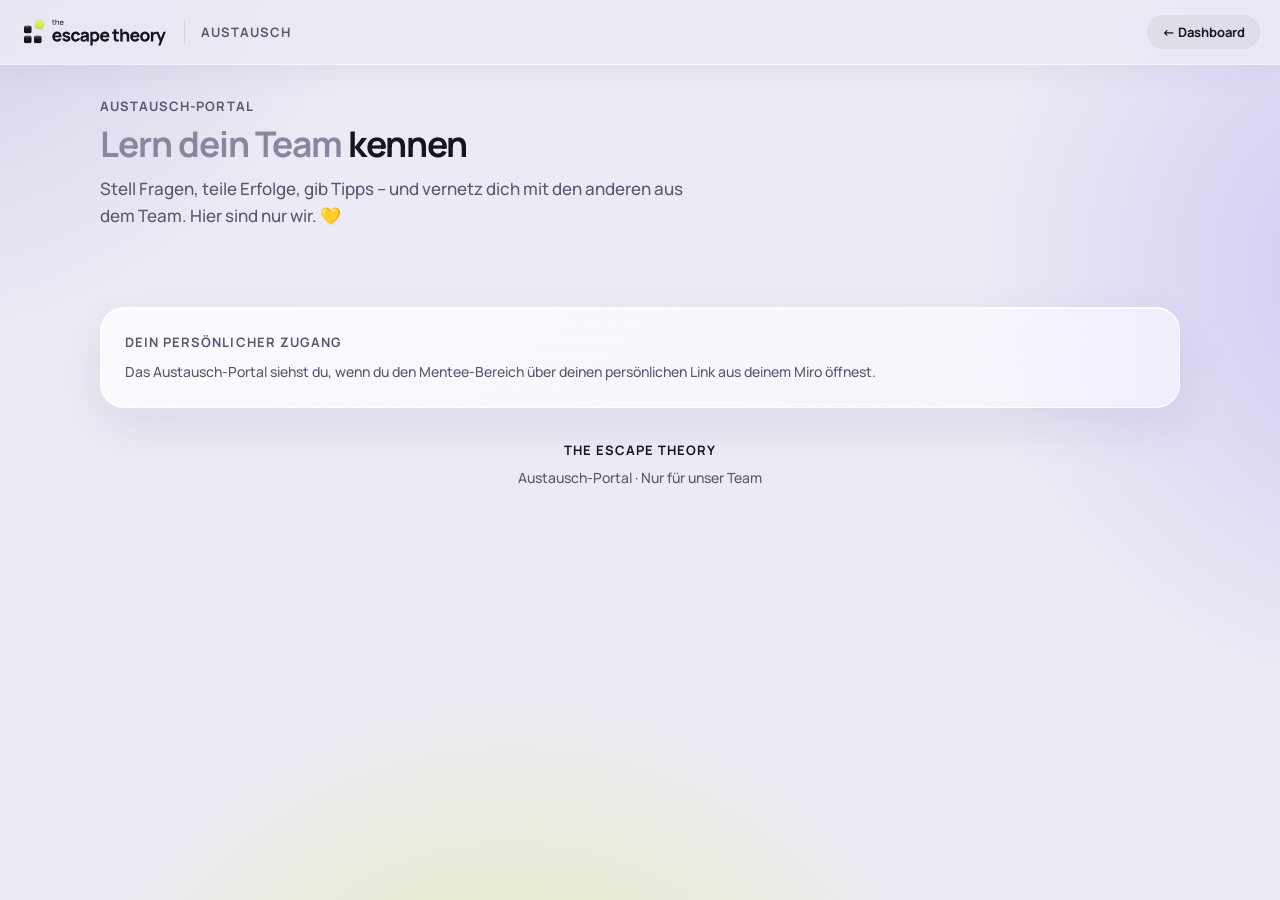
==== commit b33bffa3: "Milchglas: echtes TET-Logo (Pearl) und Manrope selbst gehostet Logo-Dateien und Schrift aus dem Bran" ====
--- a/austausch.html
+++ b/austausch.html
@@ -11,8 +11,7 @@
 <meta name="apple-mobile-web-app-capable" content="yes" />
 <meta name="mobile-web-app-capable" content="yes" />
 <meta name="apple-mobile-web-app-title" content="TET Mentees" />
-<link rel="preconnect" href="https://fonts.googleapis.com" />
-<link rel="preconnect" href="https://fonts.gstatic.com" crossorigin />
+<link rel="preload" href="milchglas/manrope.ttf" as="font" type="font/ttf" crossorigin />
 <link rel="stylesheet" href="escape-os.css" />
 <style>
   .hero{ padding:var(--s8) 0 calc(var(--s12) + 30px); }
--- a/escape-os.css
+++ b/escape-os.css
@@ -7,7 +7,11 @@
    Die alten Variablennamen (--ink, --slate, --tint …) bleiben als Aliase,
    damit die Seiten ohne Umbau die neuen Werte bekommen.
    ================================================================= */
-@import url('https://fonts.googleapis.com/css2?family=Manrope:wght@400;500;600;700;800&display=swap');
+@font-face{
+  font-family:"Manrope";
+  src:url("milchglas/manrope.ttf") format("truetype");
+  font-weight:200 800; font-style:normal; font-display:swap;
+}
 
 :root{
   /* --- Milchglas-Tokens --- */
@@ -102,18 +106,13 @@
   box-shadow:0 1px 0 rgba(255,255,255,.7), 0 10px 30px rgba(70,60,140,.06);
 }
 .brand{ display:flex; align-items:center; gap:.625rem; text-decoration:none; min-width:0; }
-/* Logo-Platzhalter mit fester Größe: später nur die Datei tauschen
-   (tet-logo-hell.svg als background-image auf .wm, tet-zeichen-hell.svg auf .mark). */
-.brand .mark{ display:none; width:28px; height:28px; flex:none; border-radius:50%; background:var(--mg-text); position:relative; }
-.brand .mark::after{ content:""; position:absolute; right:5px; bottom:5px; width:7px; height:7px; border-radius:50%; background:var(--mg-akzent); }
+/* Logo (Pearl, hell): Wortmarke 148×30, unter 375px nur das Bildzeichen.
+   Der Text im HTML bleibt für Screenreader, sichtbar ist nur die Datei. */
+.brand .mark{ display:none; width:32px; height:32px; flex:none; background:url("milchglas/tet-zeichen-hell.svg") no-repeat center/contain; }
 .brand .wm{
-  display:inline-flex; align-items:center; width:148px; height:30px; flex:none; overflow:hidden;
-  font-size:0; background:no-repeat left center/contain;
-}
-.brand .wm::before{
-  content:"the escape theory"; font-size:1.0625rem; font-weight:800; letter-spacing:-.03em; color:var(--mg-text); white-space:nowrap;
-}
-.brand .wm::after{ content:""; width:7px; height:7px; border-radius:50%; background:var(--mg-akzent); margin-left:2px; align-self:flex-end; margin-bottom:9px; box-shadow:0 0 0 1px rgba(22,20,31,.12); }
+  display:block; width:148px; height:30px; flex:none; overflow:hidden; text-indent:200%; white-space:nowrap;
+  background:url("milchglas/tet-logo-hell.svg") no-repeat left center/contain;
+}
 .topbar .sep{ width:1px; height:24px; background:var(--mg-linie); flex:none; }
 .topbar .ctx{ font-weight:700; font-size:13px; letter-spacing:.08em; text-transform:uppercase; color:var(--mg-text-leise); white-space:nowrap; }
 .topbar .spacer{ flex:1; }
